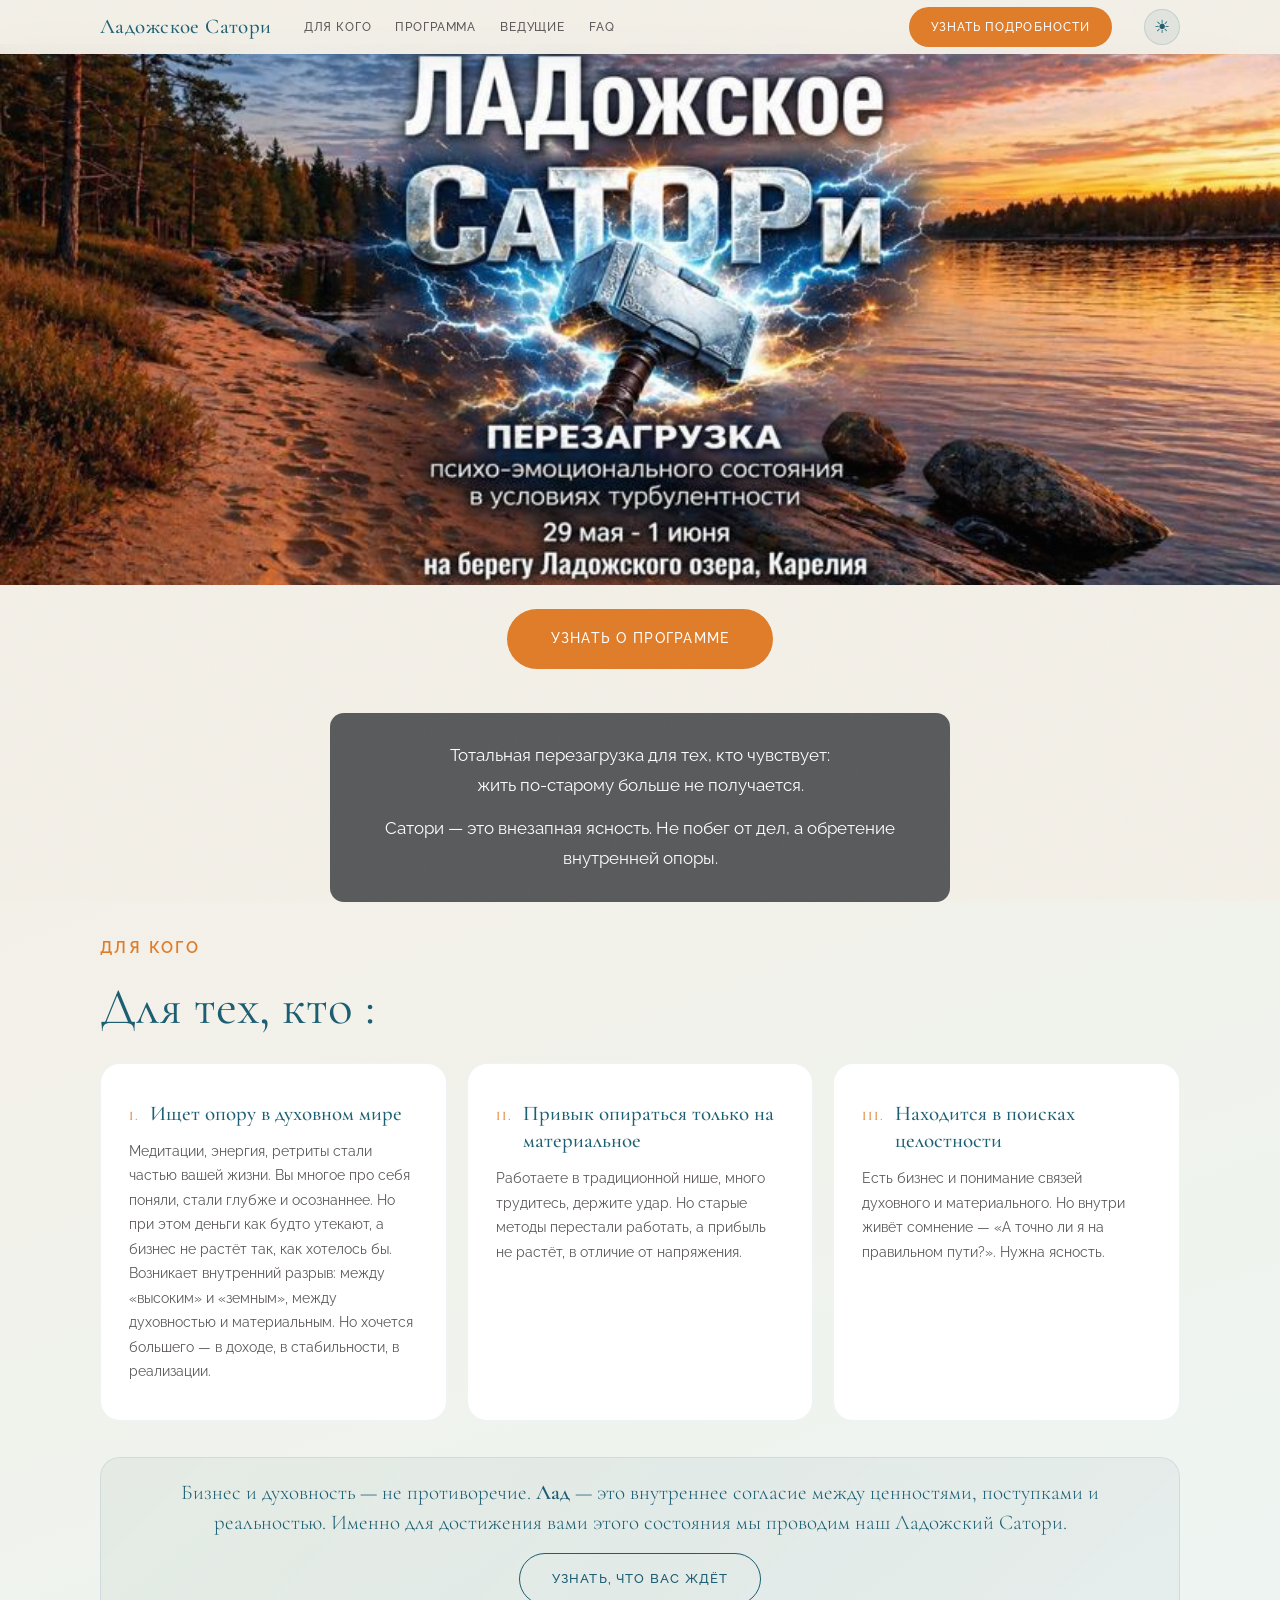
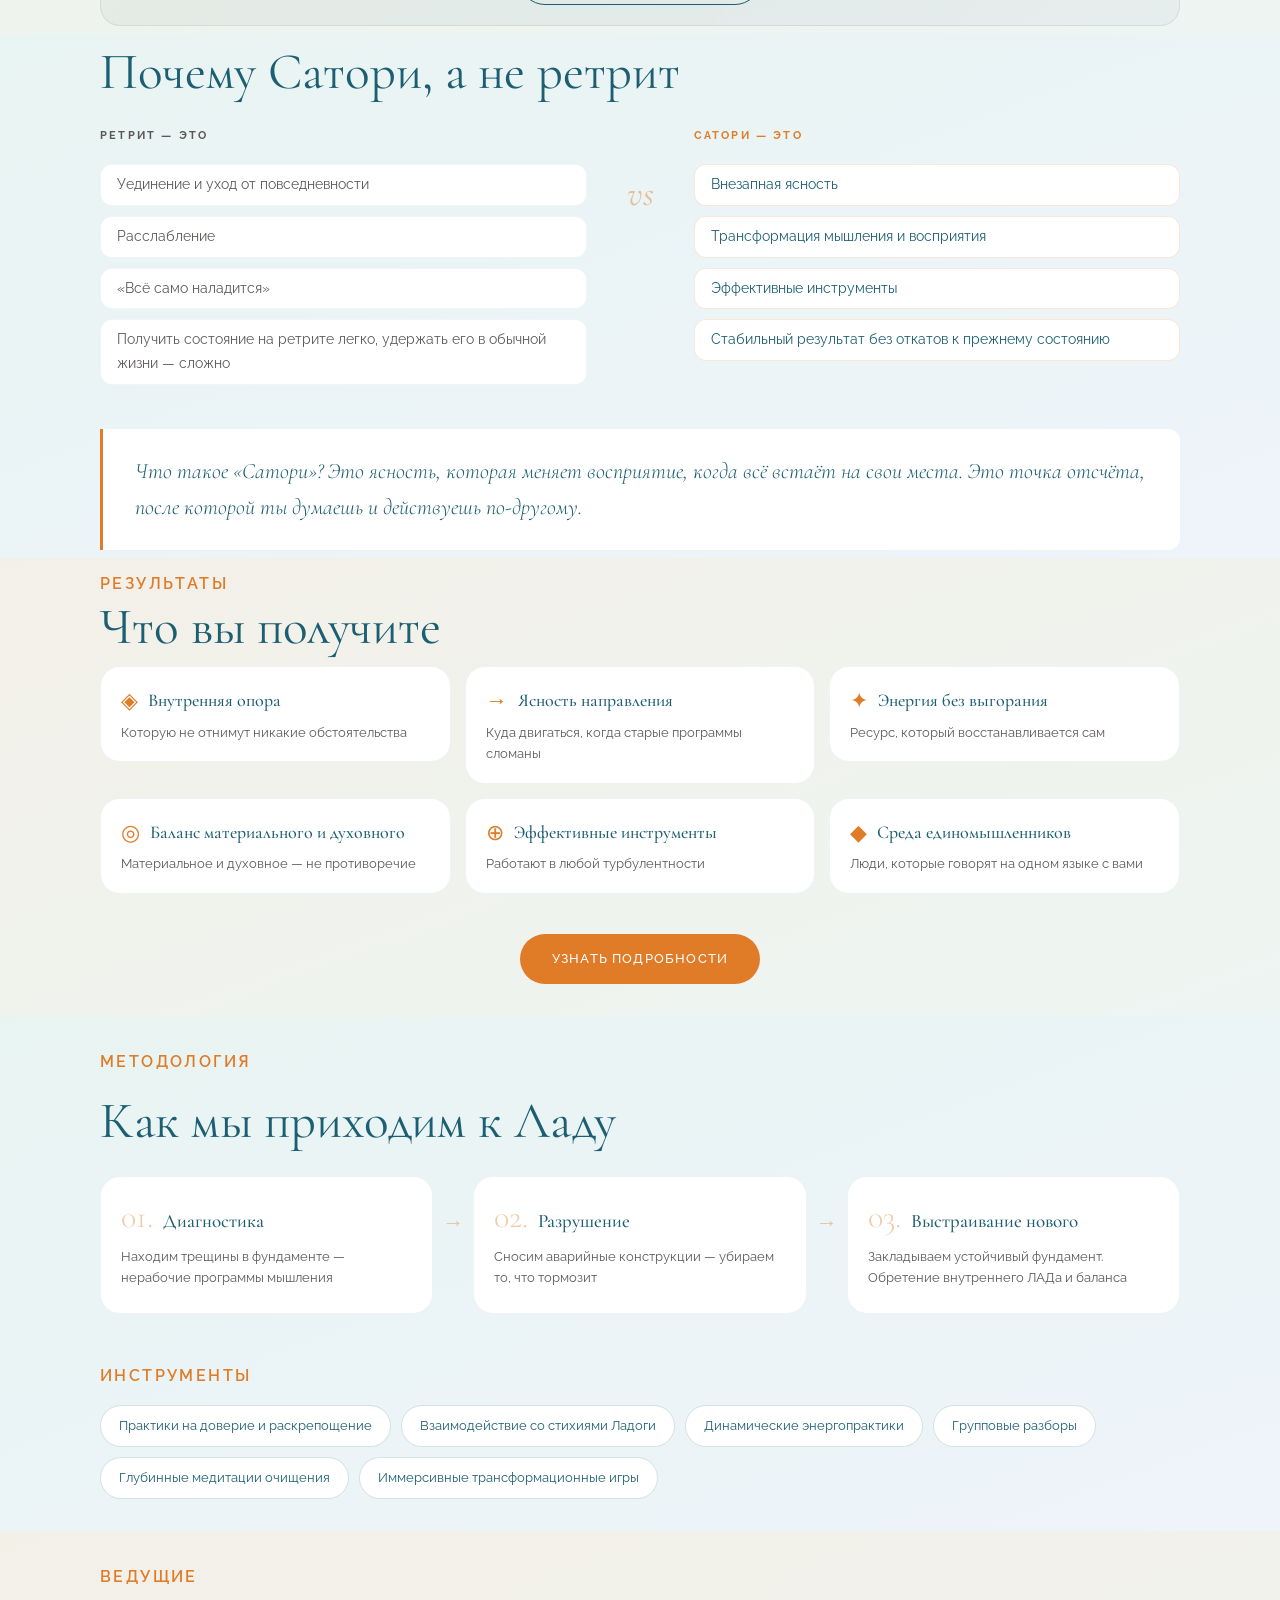
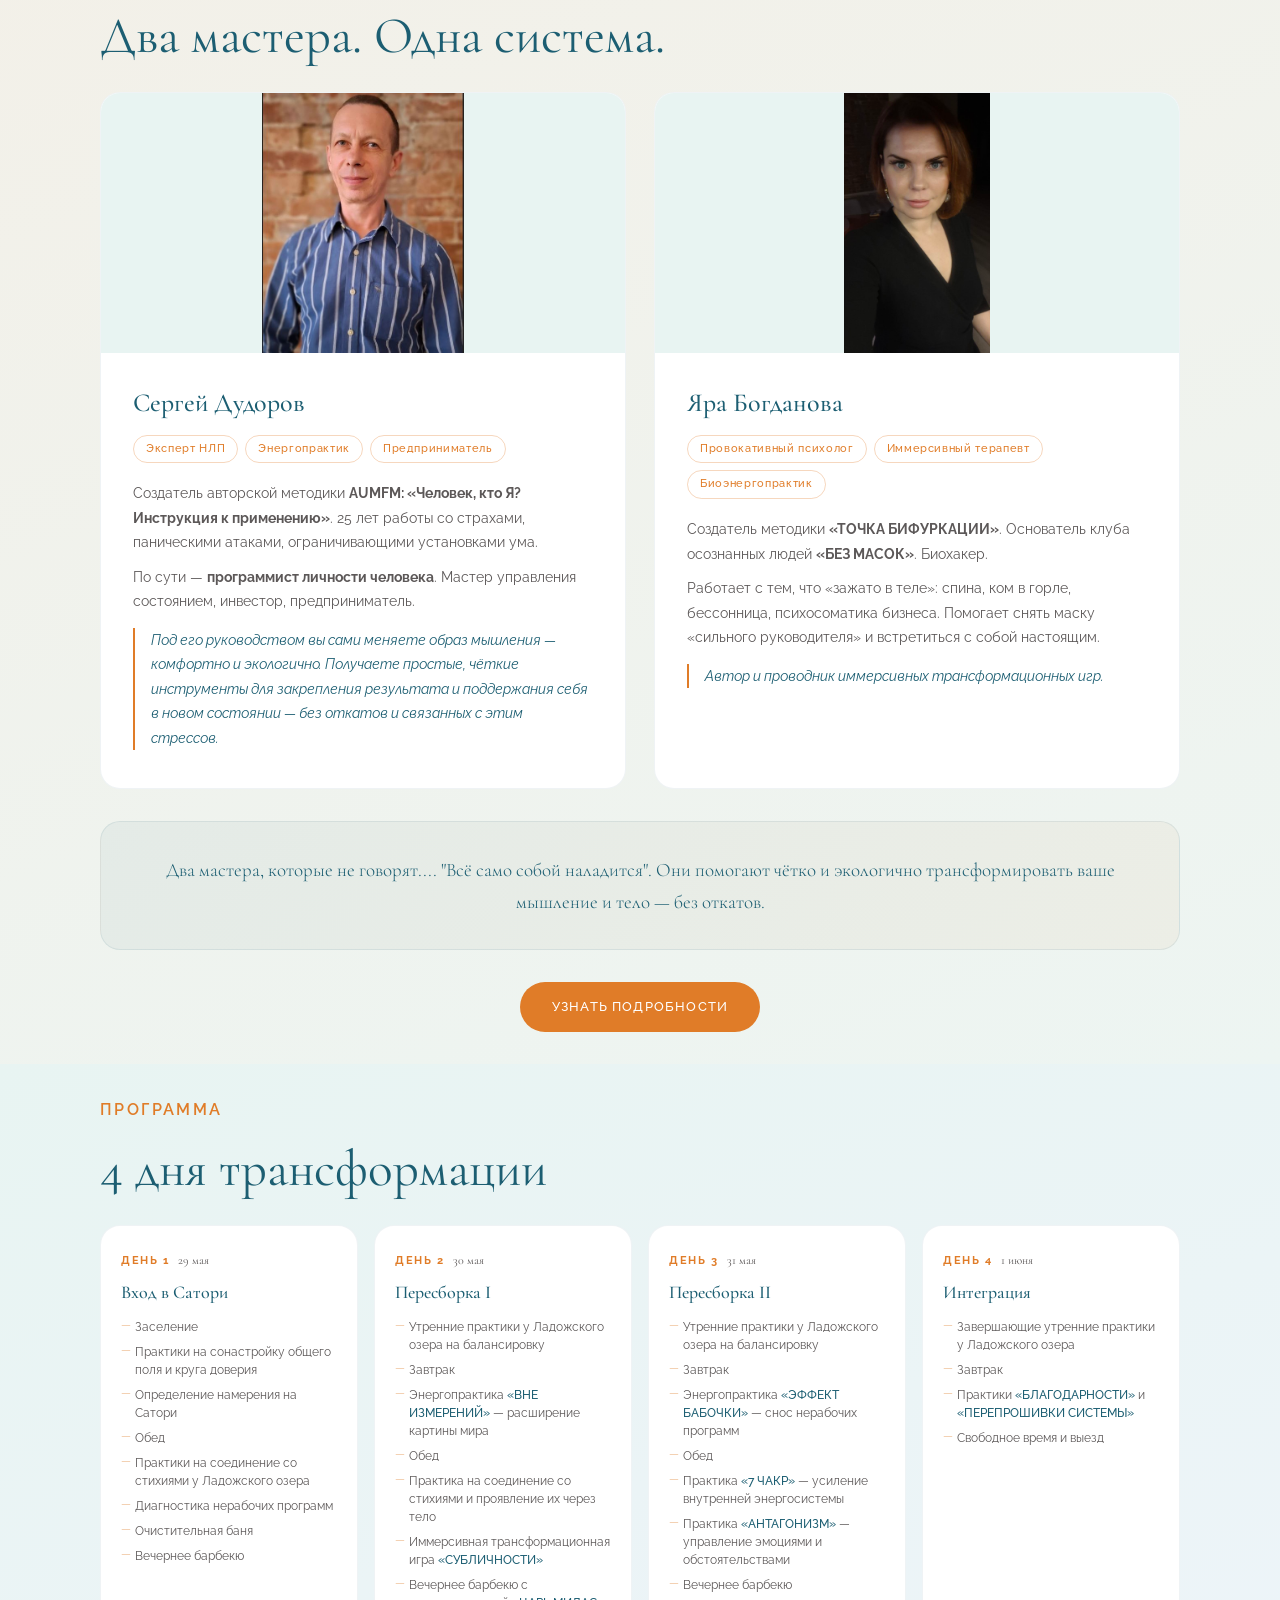
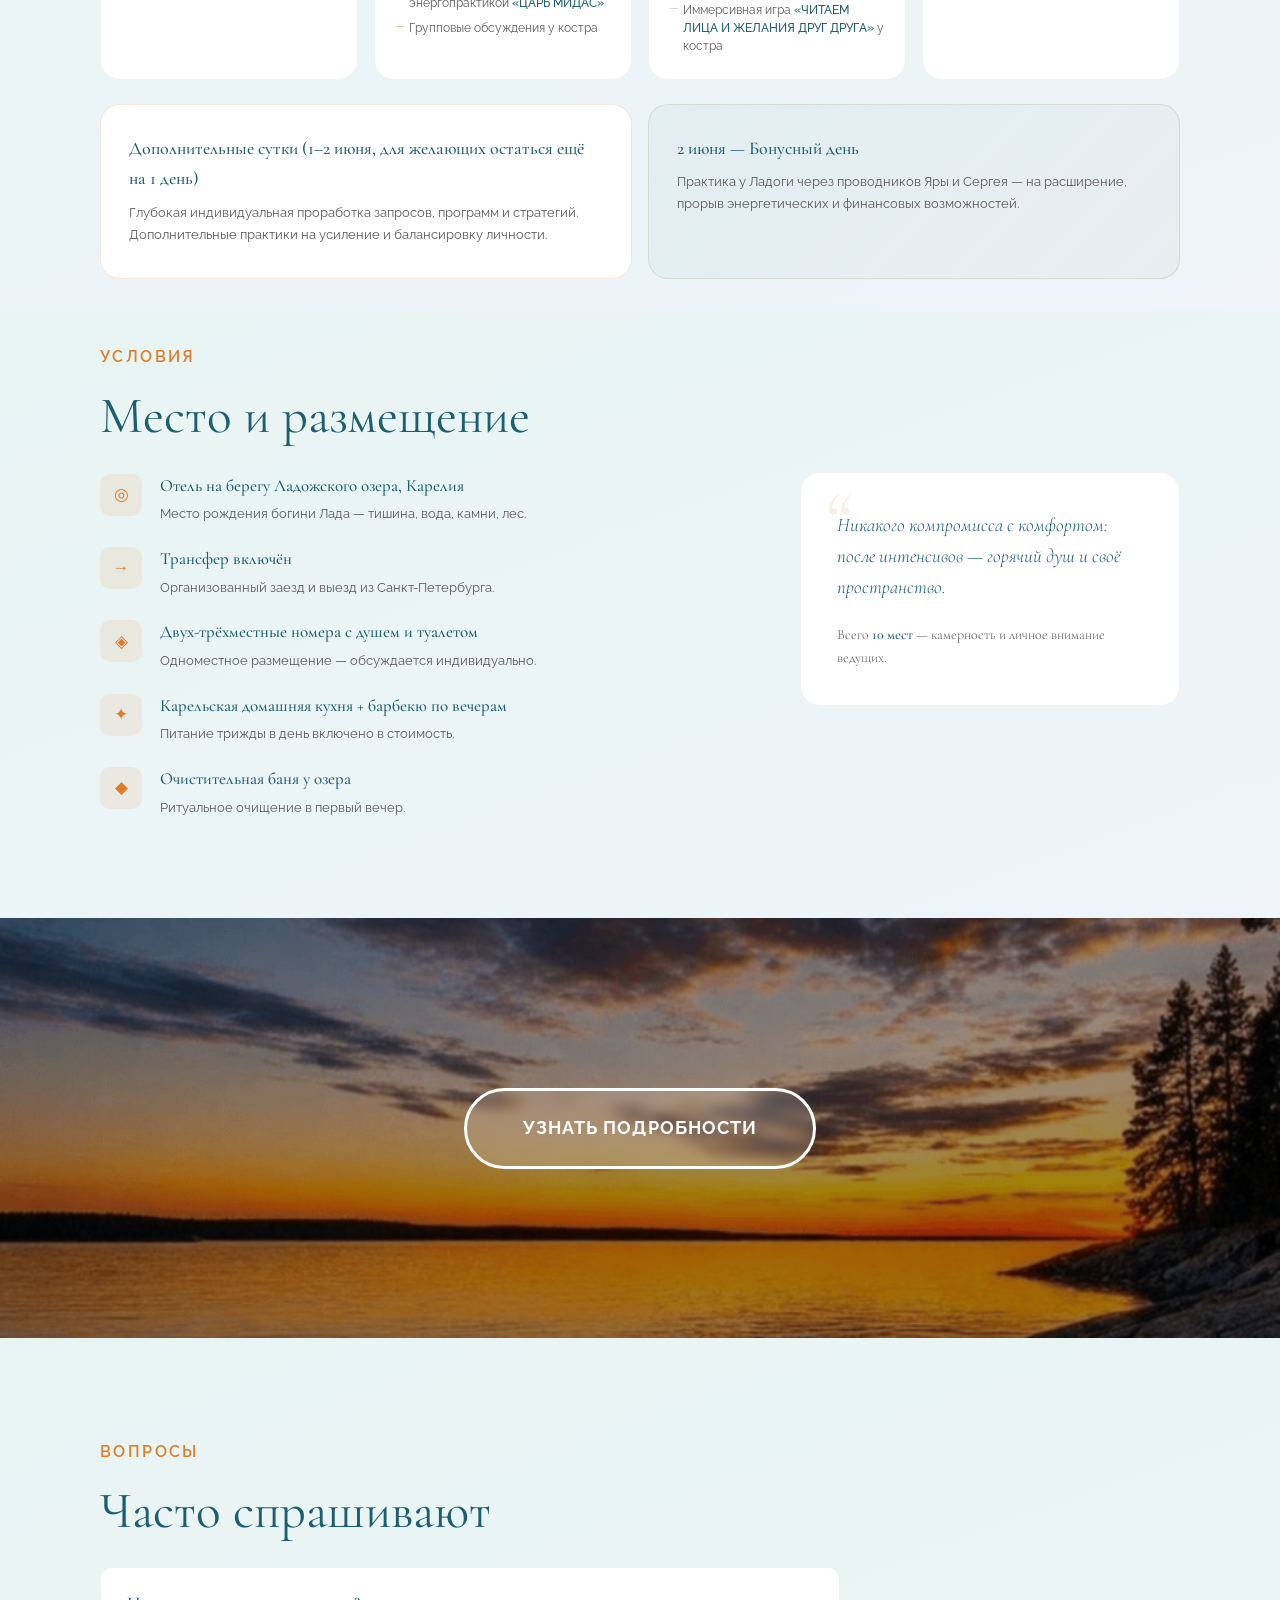
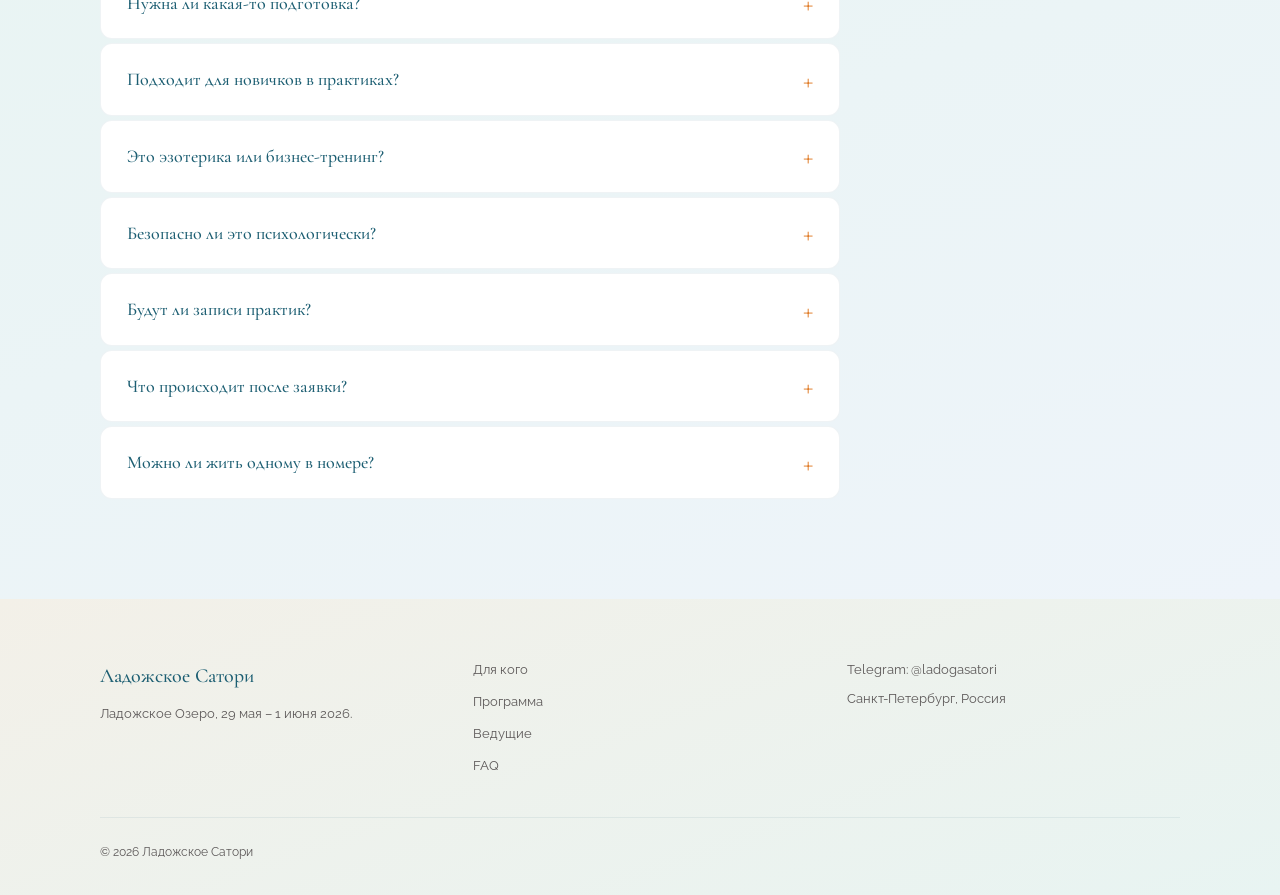
==== Landing/index.html @ 1f3e7695 "Reorganize: move site files to Landing/ subfolder, update deploy" ====
<!DOCTYPE html>
<html lang="ru">
<head>
  <meta charset="UTF-8">
  <meta name="viewport" content="width=device-width, initial-scale=1.0">
  <title>Ладожское Сатори — Трансформационный ретрит 29 мая – 1 июня 2026</title>
  <meta name="description" content="Закрытый трансформационный ретрит на берегу Ладожского озера, Карелия. 10 мест. 29 мая – 1 июня 2026. Ведущие: Сергей Дудоров и Яра Богданова.">
  <link rel="icon" href="data:image/svg+xml,<svg xmlns='http://www.w3.org/2000/svg' viewBox='0 0 100 100'><text y='.9em' font-size='90'>✦</text></svg>">
  <meta property="og:title" content="Ладожское Сатори — Трансформационный ретрит 29 мая – 1 июня 2026">
  <meta property="og:description" content="Закрытый трансформационный ретрит на берегу Ладожского озера. 10 мест. Ведущие: Сергей Дудоров и Яра Богданова.">
  <meta property="og:type" content="website">
  <meta property="og:locale" content="ru_RU">
  <meta name="theme-color" content="#F0EFEA">
  <script>
    (function(){
      var t=localStorage.getItem('theme');
      if(t==='dark'){document.documentElement.setAttribute('data-theme','dark')}
      document.documentElement.classList.add('js');
      /* Fallback: если нижний JS не загрузился — показать весь контент */
      document.addEventListener('DOMContentLoaded',function(){
        setTimeout(function(){
          document.querySelectorAll('.rv,.rv-left,.rv-right,.rv-scale').forEach(function(el){
            el.classList.add('on');
          });
        }, 800);
      });
    })();
  </script>
  <link rel="preconnect" href="https://fonts.googleapis.com">
  <link rel="preconnect" href="https://fonts.gstatic.com" crossorigin>
  <link href="https://fonts.googleapis.com/css2?family=Cormorant+Garamond:ital,wght@0,300;0,400;0,500;0,600;1,300;1,400;1,600&family=Raleway:wght@300;400;500;600&display=swap" rel="stylesheet">

<style>
/* ─── ПЕРЕМЕННЫЕ — 4 СТИХИИ ─── */
:root {
  /* Земля: тёплый песок, кофе с молоком */
  --bg:          #F3F0E8;
  --bg-card:     #FFFFFF;

  /* Вода: бирюза, изумруд Ладоги */
  --bg-alt:      #E8F4F2;

  --text:        #2A2828;
  --muted:       #5C5858;

  /* Вода — глубина Ладоги */
  --heading:     #1C5E72;
  --deep:        #164858;

  /* Огонь — закат, золото */
  --accent:      #E07C28;
  --accent-h:    #BE5C10;
  --accent-soft: #F0A830;

  /* Земля — карельский лес и мох */
  --green:       #2E5A3C;
  --moss:        #5A9868;

  /* Небо — голубое с фиолетовым */
  --lavender:    #7268A8;
  --sky:         #5888BC;

  --serif:       'Cormorant Garamond', Georgia, serif;
  --sans:        'Raleway', sans-serif;
  --r:           12px;
  --r-lg:        20px;
  --sh:          0 4px 24px rgba(28,94,114,.08);
  --sh-md:       0 8px 40px rgba(28,94,114,.14);
  --t:           .3s ease;
  --w:           1160px;
}

/* ─── ТЁМНАЯ ТЕМА ─── */
[data-theme="dark"]{
  --bg:          #0d1018;
  --bg-alt:      #111520;
  --bg-card:     #191c28;
  --text:        #ddd8ce;
  --muted:       #8a8790;
  --heading:     #c8b088;
  --deep:        #a09068;
  --accent:      #E07C28;
  --accent-h:    #BE5C10;
  --accent-soft: #F0A830;
  --sh:          0 4px 24px rgba(0,0,0,.45);
  --sh-md:       0 8px 40px rgba(0,0,0,.6);
}
[data-theme="dark"] body{background:var(--bg)}
[data-theme="dark"] .s{background:linear-gradient(160deg,#0d1018 0%,#101420 100%)}
[data-theme="dark"] .s-alt{background:linear-gradient(160deg,#101420 0%,#0d1018 100%)}
[data-theme="dark"] .s-tagline{background:var(--bg)}
[data-theme="dark"] .header,
[data-theme="dark"] .header.stuck{background:rgba(13,16,24,.97);box-shadow:0 2px 24px rgba(0,0,0,.4)}
[data-theme="dark"] .mmenu{background:var(--bg)}
[data-theme="dark"] .footer{background:linear-gradient(160deg,#0d1018 0%,#101420 100%)}
[data-theme="dark"] .footer-bot{border-top-color:rgba(200,176,136,.1)}
[data-theme="dark"] .aud-result{background:linear-gradient(135deg,rgba(224,124,40,.08),rgba(200,176,136,.06));border-color:rgba(200,176,136,.12)}
[data-theme="dark"] .why-list li{background:var(--bg-card);border-color:rgba(200,176,136,.08)}
[data-theme="dark"] .why-list.yes li{border-color:rgba(224,124,40,.25)}
[data-theme="dark"] .satori-note{background:rgba(200,176,136,.04);border-color:rgba(200,176,136,.15)}
[data-theme="dark"] .team-together{background:linear-gradient(135deg,rgba(200,176,136,.05),rgba(224,124,40,.06));border-color:rgba(200,176,136,.1)}
[data-theme="dark"] .pbonus{background:linear-gradient(135deg,rgba(224,124,40,.06),rgba(200,176,136,.05));border-color:rgba(200,176,136,.15)}
[data-theme="dark"] .pex{border-color:rgba(224,124,40,.25)}
[data-theme="dark"] .venue-ico{background:rgba(224,124,40,.15)}
[data-theme="dark"] .tagline-box{background:rgba(0,0,0,.7)}
[data-theme="dark"] .team-ph-label{background:rgba(13,16,24,.85);color:var(--heading)}
[data-theme="dark"] .aud-card{background:#EDD9A0;border-color:rgba(180,140,40,.3)}
[data-theme="dark"] .aud-card h3{color:#1a1206}
[data-theme="dark"] .aud-card p{color:#2a2010}
[data-theme="dark"] .aud-card .aud-num{color:#7a5c10}
[data-theme="dark"] .burger span{background:var(--heading)}
[data-theme="dark"] .scroll-progress{background:var(--accent)}
@media(max-width:768px){[data-theme="dark"] .hero-in{background:var(--bg)}}
[data-theme="dark"] .pc-main{background:var(--bg-card);border-color:rgba(224,124,40,.35)}
[data-theme="dark"] .pc-extra{background:var(--bg)}
[data-theme="dark"] .faq-item{background:var(--bg-card);border-color:rgba(200,176,136,.08)}
[data-theme="dark"] .why-quote{background:var(--bg-card)}
[data-theme="dark"] .tag{background:var(--bg-card);border-color:rgba(200,176,136,.15)}
[data-theme="dark"] .tag:hover{border-color:var(--accent);background:rgba(224,124,40,.08)}
[data-theme="dark"] .elem{background:var(--bg-card);border-color:rgba(200,176,136,.08)}
[data-theme="dark"] .venue-quote{background:var(--bg-card);border-color:rgba(200,176,136,.08)}
[data-theme="dark"] .step{background:var(--bg-card);border-color:rgba(200,176,136,.08)}
[data-theme="dark"] .res-card{background:var(--bg-card);border-color:rgba(200,176,136,.08)}
[data-theme="dark"] .day-card{background:var(--bg-card);border-color:rgba(200,176,136,.08)}
[data-theme="dark"] .team-card{background:var(--bg-card);border-color:rgba(200,176,136,.08)}
[data-theme="dark"] .team-photo{background:var(--bg-alt)}
[data-theme="dark"] .cta-form input,
[data-theme="dark"] .cta-form select{background:var(--bg-card);border-color:rgba(200,176,136,.15);color:var(--text)}
[data-theme="dark"] .cta-form input::placeholder{color:var(--muted)}
[data-theme="dark"] .pc-breakdown{border-color:rgba(200,176,136,.1)}

/* ─── ПЕРЕКЛЮЧАТЕЛЬ ТЕМЫ ─── */
.theme-toggle{
  display:flex;align-items:center;justify-content:center;
  width:36px;height:36px;border-radius:50%;
  font-size:18px;line-height:1;
  background:rgba(28,94,114,.08);
  border:1.5px solid rgba(28,94,114,.15);
  color:var(--heading);
  transition:background var(--t),border-color var(--t),transform var(--t);
  cursor:pointer;flex-shrink:0;
}
.theme-toggle:hover{background:rgba(28,94,114,.15);transform:rotate(20deg)}
[data-theme="dark"] .theme-toggle{
  background:rgba(200,176,136,.08);
  border-color:rgba(200,176,136,.2);
  color:var(--heading);
}
[data-theme="dark"] .theme-toggle:hover{background:rgba(200,176,136,.15)}

/* ─── RESET ─── */
*,*::before,*::after{box-sizing:border-box;margin:0;padding:0}
html{scroll-behavior:smooth;-webkit-font-smoothing:antialiased}
body{font-family:var(--sans);font-size:16px;line-height:1.7;color:var(--text);background:var(--bg);overflow-x:hidden}
img{max-width:100%;display:block}
a{color:inherit;text-decoration:none}
ul{list-style:none}
button{background:none;border:none;cursor:pointer;font:inherit;color:inherit}
input,select,textarea{outline:none;font:inherit}

/* ─── ЗЕРНИСТАЯ ТЕКСТУРА (grain) ─── */
body::before{
  content:'';
  position:fixed;inset:0;z-index:9998;
  pointer-events:none;
  background-image:url("data:image/svg+xml,%3Csvg xmlns='http://www.w3.org/2000/svg' width='300' height='300'%3E%3Cfilter id='n'%3E%3CfeTurbulence type='fractalNoise' baseFrequency='.75' numOctaves='4' stitchTiles='stitch'/%3E%3C/filter%3E%3Crect width='100%25' height='100%25' filter='url(%23n)' opacity='.03'/%3E%3C/svg%3E");
  opacity:1;
}

/* ─── КОНТЕЙНЕР ─── */
.wrap{max-width:var(--w);margin:0 auto;padding:0 40px}
@media(max-width:768px){.wrap{padding:0 20px}}

/* ─── КНОПКИ ─── */
.btn{
  display:inline-flex;align-items:center;justify-content:center;
  padding:14px 32px;border-radius:100px;
  font-family:var(--sans);font-size:13px;font-weight:500;
  letter-spacing:.09em;text-transform:uppercase;white-space:nowrap;
  transition:background var(--t),color var(--t),transform var(--t),box-shadow var(--t);
}
.btn-primary{background:var(--accent);color:#fff}
.btn-primary:hover{background:var(--accent-h);transform:translateY(-2px);box-shadow:0 8px 24px rgba(224,124,40,.35)}
.btn-outline{background:transparent;color:var(--heading);border:1.5px solid var(--heading)}
.btn-outline:hover{background:var(--heading);color:#fff;transform:translateY(-2px)}
.btn-sm{padding:10px 22px;font-size:12px;background:var(--accent);color:#fff;border-radius:100px}
.btn-sm:hover{background:var(--accent-h);transform:translateY(-1px)}
.btn-hero{padding:18px 44px;font-size:14px;animation:breathe 3.5s ease-in-out infinite}
.btn-full{width:100%;padding:18px;font-size:15px;justify-content:center}

@keyframes breathe{
  0%,100%{box-shadow:0 0 0 0 rgba(224,124,40,.35)}
  50%{box-shadow:0 0 0 18px rgba(224,124,40,0)}
}

/* ─── СЕКЦИИ — 4 СТИХИИ ─── */
.s{
  padding:100px 0;
  background:linear-gradient(160deg,#F3F0E8 0%,#EDF5F2 100%); /* Земля → Вода */
}
.s-alt{
  padding:100px 0;
  background:linear-gradient(160deg,#E8F4F2 0%,#EEF4FA 100%); /* Вода → Небо */
}
@media(max-width:768px){.s,.s-alt{padding:64px 0}}

.eyebrow{
  font-size:16px;font-weight:600;letter-spacing:.15em;
  text-transform:uppercase;color:var(--accent);margin-bottom:16px;
  display:block;
}
.s-title{
  font-family:var(--serif);font-size:clamp(32px,4vw,52px);
  font-weight:400;color:var(--heading);line-height:1.2;margin-bottom:24px;
}
@media(max-width:768px){.s-title{margin-bottom:36px}}

/* ─── REVEAL ─── */
.rv{opacity:1;transform:none;transition:opacity .7s ease,transform .7s ease}
.rv-d1{transition-delay:.1s}
.rv-d2{transition-delay:.2s}
.rv-d3{transition-delay:.3s}
.js .rv{opacity:0;transform:translateY(28px)}
.js .rv.on{opacity:1;transform:none}

/* ═══════════════════════════════════════
   HEADER
═══════════════════════════════════════ */
.header{
  position:fixed;top:0;left:0;right:0;z-index:100;
  padding:7px 0;
  background:rgba(243,240,232,.97);
  backdrop-filter:blur(16px);-webkit-backdrop-filter:blur(16px);
  box-shadow:0 2px 24px rgba(28,94,114,.09);
  transition:background var(--t),padding var(--t),box-shadow var(--t);
}
.header.stuck{
  background:rgba(243,240,232,.97);
  backdrop-filter:blur(16px);-webkit-backdrop-filter:blur(16px);
  padding:12px 0;
  box-shadow:0 2px 24px rgba(28,94,114,.09);
}
.header-in{display:flex;align-items:center;gap:32px}
.logo{
  font-family:var(--serif);font-size:21px;font-weight:500;
  color:var(--heading);letter-spacing:.02em;flex-shrink:0;
}
.logo span{color:var(--accent)}
.nav{display:flex;gap:24px;flex:1}
.nav a{
  font-size:12px;font-weight:500;letter-spacing:.07em;text-transform:uppercase;
  color:var(--muted);transition:color var(--t);
}
.nav a:hover{color:var(--heading)}
.header-in .btn-sm{margin-left:auto}

/* ─── БУРГЕР ─── */
.burger{
  display:none;flex-direction:column;gap:5px;
  padding:6px;margin-left:auto;
}
.burger span{
  display:block;width:24px;height:2px;
  background:var(--heading);border-radius:2px;
  transition:transform var(--t),opacity var(--t);
}
.burger.open span:nth-child(1){transform:translateY(7px) rotate(45deg)}
.burger.open span:nth-child(2){opacity:0}
.burger.open span:nth-child(3){transform:translateY(-7px) rotate(-45deg)}

/* ─── МОБИЛЬНОЕ МЕНЮ ─── */
.mmenu{
  position:fixed;inset:0;z-index:99;
  background:var(--bg);
  display:flex;flex-direction:column;
  align-items:center;justify-content:center;gap:28px;
  opacity:0;pointer-events:none;
  transform:translateY(-16px);
  transition:opacity var(--t),transform var(--t);
}
.mmenu.open{opacity:1;pointer-events:auto;transform:none}
.mmenu nav{display:flex;flex-direction:column;align-items:center;gap:20px}
.mmenu nav a{
  font-family:var(--serif);font-size:30px;font-weight:400;color:var(--heading);
  transition:color var(--t);
}
.mmenu nav a:hover{color:var(--accent)}
.mmenu .btn{margin-top:8px}

@media(max-width:900px){
  .nav,.header-in .btn-sm{display:none}
  .burger{display:flex}
}

/* ═══════════════════════════════════════
   HERO
═══════════════════════════════════════ */
.hero{
  display:flex;
  flex-direction:column;
  margin-top:44px;
}
.hero-bg-img{display:block;width:100%;height:auto;order:1}
.hero-layer{display:none}
.hero-water{display:none}
/* Декоративные круги */
.hero-circle{display:none}

.hero-in{
  order:2;
  display:flex;justify-content:center;align-items:center;
  padding:24px 40px;
  background:var(--bg);
}
.hero-in .btn-hero{
  min-width:260px;
}
.hero-img-book-overlay{display:none}
.hero-nav-cover{display:none}
.hero-badge{
  display:inline-block;padding:8px 22px;
  border:1px solid rgba(28,94,114,.22);border-radius:100px;
  font-size:11px;font-weight:500;letter-spacing:.12em;text-transform:uppercase;
  color:var(--heading);margin-bottom:36px;
  background:rgba(240,239,234,.5);
  backdrop-filter:blur(4px);
}
.hero-h1{
  font-family:var(--serif);
  font-size:clamp(56px,9vw,100px);
  font-weight:400;color:var(--heading);
  line-height:.92;margin-bottom:32px;
  letter-spacing:-.02em;
}
.hero-h1 em{
  display:block;font-style:italic;font-weight:300;
  background:linear-gradient(90deg,var(--accent) 0%,var(--accent-soft) 28%,#EDD090 50%,var(--accent-soft) 72%,var(--accent) 100%);
  background-size:200% auto;
  -webkit-background-clip:text;-webkit-text-fill-color:transparent;
  background-clip:text;
  animation:shimmer 4s linear infinite;
}
.hero-sub{
  font-family:var(--serif);
  font-size:clamp(17px,2.2vw,22px);
  font-weight:300;color:var(--heading);
  line-height:1.55;margin-bottom:14px;
}
.hero-desc{
  font-size:15px;color:var(--muted);
  line-height:1.75;margin-bottom:44px;
}
.hero-desc strong{color:var(--heading);font-weight:500}
.hero-actions{display:flex;align-items:center;justify-content:center;gap:28px;flex-wrap:wrap}
.hero-spots{font-size:13px;color:var(--muted)}
.hero-spots strong{
  font-family:var(--serif);font-size:22px;
  color:var(--accent);font-weight:500;
}
.hero-scroll{
  position:absolute;bottom:36px;left:50%;
  transform:translateX(-50%);
  display:flex;flex-direction:column;align-items:center;
  gap:8px;z-index:2;
  font-size:10px;letter-spacing:.15em;text-transform:uppercase;
  color:var(--muted);opacity:.6;
  text-decoration:none;transition:opacity var(--t);
}
.hero-scroll:hover{opacity:1}
.scroll-line{
  display:block;width:1px;height:56px;
  background:linear-gradient(to bottom,var(--accent),transparent);
  animation:scpulse 2.2s ease-in-out infinite;
}
@keyframes scpulse{
  0%,100%{opacity:1;transform:scaleY(1);transform-origin:top}
  50%{opacity:.35;transform:scaleY(.55);transform-origin:top}
}

/* ═══════════════════════════════════════
   ДЛЯ КОГО
═══════════════════════════════════════ */
.audience-grid{
  display:grid;grid-template-columns:repeat(3,1fr);
  gap:20px;margin-bottom:36px;
}
.aud-card{
  background:var(--bg-card);border-radius:var(--r-lg);
  padding:36px 28px;
  border:1px solid rgba(28,94,114,.07);
  transition:transform var(--t),box-shadow var(--t);
  position:relative;overflow:hidden;
}
.aud-card::before{
  content:'';position:absolute;top:0;left:0;right:0;height:3px;
  background:linear-gradient(90deg,var(--heading),var(--moss),var(--accent-soft),var(--accent));
  transform:scaleX(0);transform-origin:left;
  transition:transform .4s ease;
}
.aud-card:hover{transform:translateY(-5px);box-shadow:var(--sh-md)}
.aud-card:hover::before{transform:scaleX(1)}
.aud-num{
  font-family:var(--serif);font-size:13px;font-weight:600;
  letter-spacing:.15em;color:var(--accent);opacity:.8;
  margin-right:10px;flex-shrink:0;
}
.aud-card h3{display:flex;align-items:baseline;gap:0}
.aud-card h3{
  font-family:var(--serif);font-size:21px;font-weight:500;
  color:var(--heading);margin-bottom:12px;line-height:1.3;
}
.aud-card p{font-size:14px;color:var(--muted);line-height:1.75}

.aud-result{
  background:linear-gradient(135deg,rgba(90,152,104,.07) 0%,rgba(28,94,114,.06) 50%,rgba(114,104,168,.05) 100%);
  border-radius:var(--r-lg);padding:20px 40px;text-align:center;
  border:1px solid rgba(28,94,114,.1);
}
.aud-result p{
  font-family:var(--serif);font-size:21px;font-weight:300;
  color:var(--heading);line-height:1.45;margin-bottom:14px;
}
.aud-result p strong{font-weight:600;color:inherit}

/* ═══════════════════════════════════════
   ПОЧЕМУ САТОРИ
═══════════════════════════════════════ */
.why-grid{
  display:grid;grid-template-columns:1fr auto 1fr;
  gap:40px;align-items:start;margin-bottom:44px;
}
.why-label{
  font-size:11px;font-weight:700;letter-spacing:.2em;
  text-transform:uppercase;margin-bottom:18px;
}
.why-label.dim{color:var(--muted)}
.why-label.bright{color:var(--accent)}
.why-list{display:flex;flex-direction:column;gap:10px}
.why-list li{
  padding:8px 16px;border-radius:var(--r);
  font-size:14px;color:var(--muted);
  background:var(--bg-card);
  border:1px solid rgba(28,94,114,.06);
  transition:border-color var(--t);
}
.why-list.yes li{
  color:var(--heading);
  border-color:rgba(224,124,40,.18);
}
.why-vs{
  display:flex;align-items:center;justify-content:center;padding-top:36px;
}
.why-vs span{
  font-family:var(--serif);font-size:36px;font-style:italic;
  color:var(--accent);opacity:.45;
}
.why-quote{
  border-left:3px solid var(--accent);
  padding:24px 32px;
  background:var(--bg-card);
  border-radius:0 var(--r) var(--r) 0;
  font-family:var(--serif);
  font-size:clamp(17px,2.2vw,22px);
  font-style:italic;font-weight:300;
  color:var(--heading);line-height:1.65;
}
.satori-note{
  margin-top:24px;padding:20px 24px;
  background:rgba(28,94,114,.04);border-radius:var(--r);
  font-size:14px;color:var(--muted);
  border-left:2px solid rgba(28,94,114,.2);
}
.satori-note strong{color:var(--heading)}

/* ═══════════════════════════════════════
   РЕЗУЛЬТАТЫ
═══════════════════════════════════════ */
.results-grid{
  display:grid;grid-template-columns:repeat(3,1fr);gap:14px;
  align-items:start;
}
.res-card{
  padding:18px 20px;background:var(--bg-card);
  border-radius:var(--r-lg);
  border:1px solid rgba(28,94,114,.07);
  transition:transform var(--t),box-shadow var(--t);
  display:inline-flex;flex-direction:column;align-self:start;
}
.res-card:hover{transform:translateY(-4px);box-shadow:var(--sh)}
.res-head{display:flex;align-items:center;gap:10px;margin-bottom:6px}
.res-glyph{
  font-size:22px;color:var(--accent);
  flex-shrink:0;line-height:1;
}
.res-card h4{
  font-family:var(--serif);font-size:18px;font-weight:500;
  color:var(--heading);margin:0;
}
.res-card p{font-size:13px;color:var(--muted);line-height:1.65;margin:0}

/* ═══════════════════════════════════════
   ИНСТРУМЕНТЫ
═══════════════════════════════════════ */
.steps{
  display:grid;grid-template-columns:1fr 40px 1fr 40px 1fr;
  align-items:start;gap:0;margin-bottom:48px;
}
.step{
  background:var(--bg-card);border-radius:var(--r-lg);
  padding:24px 20px;
  border:1px solid rgba(28,94,114,.07);
}
.step-head{display:flex;align-items:baseline;gap:10px;margin-bottom:8px}
.step-n{
  font-family:var(--serif);font-size:32px;font-weight:300;
  color:var(--accent);opacity:.4;line-height:1;flex-shrink:0;
}
.step h4{
  font-family:var(--serif);font-size:19px;font-weight:500;
  color:var(--heading);margin:0;
}
.step p{font-size:13px;color:var(--muted);line-height:1.65}
.step-arr{
  display:flex;align-items:center;justify-content:center;
  padding-top:28px;font-size:22px;color:var(--accent);opacity:.4;
}
.tags{display:flex;flex-wrap:wrap;gap:10px}
.tag{
  padding:9px 18px;border-radius:100px;
  font-size:13px;color:var(--heading);
  background:var(--bg-card);
  border:1.5px solid rgba(28,94,114,.18);
  transition:border-color var(--t),background var(--t);
}
.tag:hover{border-color:var(--accent);background:rgba(224,124,40,.05)}

/* ═══════════════════════════════════════
   ВЕДУЩИЕ
═══════════════════════════════════════ */
.team-grid{display:grid;grid-template-columns:1fr 1fr;gap:28px;margin-bottom:32px}
.team-card{
  background:var(--bg-card);border-radius:var(--r-lg);
  overflow:hidden;border:1px solid rgba(28,94,114,.07);
  transition:box-shadow var(--t);
}
.team-card:hover{box-shadow:var(--sh-md)}
.team-ph-img{
  width:100%;height:auto;max-height:260px;
  object-fit:contain;object-position:center top;
  display:block;
}
.team-photo{
  overflow:hidden;position:relative;
  background:var(--bg-alt);
}
.team-ph{
  width:100%;height:100%;
  display:flex;align-items:center;justify-content:center;
  font-family:var(--serif);font-size:72px;font-weight:300;
  color:rgba(255,255,255,.7);
  position:relative;
  transition:transform .5s ease;
}
.team-card:hover .team-ph{transform:scale(1.04)}
.team-ph-s{background:linear-gradient(135deg,#c8bdb0 0%,#a89880 100%)}
.team-ph-y{background:linear-gradient(135deg,#b0bdc8 0%,#8898aa 100%)}
.team-ph-label{
  position:absolute;bottom:16px;left:16px;
  background:rgba(240,239,234,.85);backdrop-filter:blur(8px);
  padding:6px 14px;border-radius:100px;
  font-size:11px;font-weight:600;letter-spacing:.08em;
  text-transform:uppercase;color:var(--heading);
  font-family:var(--sans);
}
.team-bio{padding:28px 32px}
.team-bio h3{
  font-family:var(--serif);font-size:26px;font-weight:500;
  color:var(--heading);margin-bottom:10px;
}
.team-roles{display:flex;flex-wrap:wrap;gap:7px;margin-bottom:18px}
.team-role{
  font-size:11px;font-weight:500;letter-spacing:.06em;
  color:var(--accent);padding:4px 12px;
  border:1px solid rgba(224,124,40,.3);border-radius:100px;
}
.team-bio p{font-size:14px;color:var(--muted);line-height:1.75;margin-bottom:10px}
.team-accent{
  font-style:italic;color:var(--heading) !important;
  border-left:2px solid var(--accent);padding-left:16px;
  margin-top:14px !important;font-size:14px !important;
}
.team-together{
  background:linear-gradient(135deg,rgba(28,94,114,.05),rgba(224,124,40,.05));
  border-radius:var(--r-lg);padding:32px 40px;
  text-align:center;border:1px solid rgba(28,94,114,.09);
  margin-bottom:32px;
}
.team-together p{
  font-family:var(--serif);font-size:19px;font-weight:300;
  color:var(--heading);line-height:1.65;
}
.team-cta{text-align:center}

/* ═══════════════════════════════════════
   ПРОГРАММА
═══════════════════════════════════════ */
.prog-grid{
  display:grid;grid-template-columns:repeat(4,1fr);
  gap:16px;margin-bottom:24px;
}
.day-card{
  background:var(--bg-card);border-radius:var(--r-lg);
  padding:24px 20px;border:1px solid rgba(28,94,114,.07);
  transition:transform var(--t),box-shadow var(--t);
}
.day-card:hover{transform:translateY(-4px);box-shadow:var(--sh)}
.day-head{display:flex;align-items:baseline;gap:8px;margin-bottom:10px}
.day-n{font-size:11px;font-weight:700;letter-spacing:.15em;text-transform:uppercase;color:var(--accent)}
.day-d{font-family:var(--serif);font-size:12px;color:var(--muted)}
.day-card h4{
  font-family:var(--serif);font-size:18px;font-weight:500;
  color:var(--heading);margin-bottom:14px;line-height:1.3;
}
.day-list{display:flex;flex-direction:column;gap:7px}
.day-list li{
  font-size:12px;color:var(--muted);line-height:1.5;
  padding-left:14px;position:relative;
}
.day-list li::before{
  content:'—';position:absolute;left:0;
  color:var(--accent);opacity:.5;font-size:11px;
}
.day-list li strong{color:var(--heading);font-weight:500}

.prog-extras{display:grid;grid-template-columns:1fr 1fr;gap:16px}
.pex,.pbonus{border-radius:var(--r-lg);padding:28px}
.pex{background:var(--bg-card);border:1px solid rgba(224,124,40,.2)}
.pbonus{
  background:linear-gradient(135deg,rgba(28,94,114,.04),rgba(139,168,122,.07));
  border:1px solid rgba(139,168,122,.25);
}
.ptag{
  display:inline-block;padding:4px 14px;border-radius:100px;
  font-size:11px;font-weight:600;letter-spacing:.07em;margin-bottom:10px;
}
.ptag-gold{background:rgba(224,124,40,.13);color:var(--accent-h)}
.ptag-green{background:rgba(139,168,122,.18);color:var(--green)}
.pex h4,.pbonus h4{
  font-family:var(--serif);font-size:18px;font-weight:500;
  color:var(--heading);margin-bottom:8px;
}
.pex p,.pbonus p{font-size:13px;color:var(--muted);line-height:1.65;margin-bottom:5px}

/* ═══════════════════════════════════════
   ЛАДОГА
═══════════════════════════════════════ */
.ladoga-in{max-width:740px;margin:0 auto;text-align:center}
.ladoga-text{margin-bottom:48px}
.ladoga-text p{
  font-family:var(--serif);font-size:18px;font-weight:300;
  color:var(--muted);line-height:1.85;margin-bottom:14px;
}
.ladoga-text p strong{color:var(--heading);font-weight:500}
.elem-grid{display:grid;grid-template-columns:repeat(4,1fr);gap:16px}
.elem{
  padding:28px 16px;background:var(--bg-card);
  border-radius:var(--r-lg);text-align:center;
  border:1px solid rgba(28,94,114,.07);
  transition:transform var(--t);
}
.elem:hover{transform:translateY(-3px)}
.elem-sym{
  font-size:30px;color:var(--deep);
  margin-bottom:12px;opacity:.55;
}
.elem p{font-size:12px;color:var(--muted);line-height:1.5}

/* ═══════════════════════════════════════
   МЕСТО
═══════════════════════════════════════ */
.venue-wrap{display:grid;grid-template-columns:1fr 380px;gap:48px;align-items:start}
.venue-list{display:flex;flex-direction:column;gap:20px}
.venue-item{display:flex;gap:18px;align-items:flex-start}
.venue-ico{
  flex-shrink:0;width:42px;height:42px;
  display:flex;align-items:center;justify-content:center;
  background:rgba(224,124,40,.1);border-radius:10px;
  color:var(--accent);font-size:17px;margin-top:2px;
}
.venue-item strong{
  display:block;font-family:var(--serif);font-size:17px;font-weight:500;
  color:var(--heading);margin-bottom:3px;
}
.venue-item p{font-size:13px;color:var(--muted);line-height:1.65}
.venue-quote{
  background:var(--bg-card);border-radius:var(--r-lg);
  padding:36px;border:1px solid rgba(28,94,114,.07);
  font-family:var(--serif);font-size:19px;
  font-style:italic;font-weight:300;color:var(--heading);
  line-height:1.65;position:relative;
}
.venue-quote::before{
  content:'\201C';
  position:absolute;top:4px;left:20px;
  font-size:88px;line-height:1;
  color:var(--accent);opacity:.13;
}
.venue-quote footer{
  display:block;margin-top:20px;
  font-size:14px;font-style:normal;color:var(--muted);
}
.venue-quote footer strong{color:var(--heading);font-weight:500}

/* ═══════════════════════════════════════
   СТОИМОСТЬ
═══════════════════════════════════════ */

/* ─── ПОДЗАГОЛОВОК ─── */
.s-tagline{
  background:var(--bg);
  padding:20px 20px 0;
  display:flex;align-items:center;justify-content:center;
}
#for-whom{padding-top:32px;padding-bottom:8px}
.tagline-box{
  background:rgba(28,32,36,.72);
  backdrop-filter:blur(6px);-webkit-backdrop-filter:blur(6px);
  border-radius:14px;
  padding:28px 40px;
  max-width:620px;
  text-align:center;
  color:#fff;
  font-size:17px;
  line-height:1.75;
}
.tagline-box p{margin:0}
.tagline-box p+p{margin-top:14px}
@media(max-width:768px){
  .tagline-box{padding:22px 24px;font-size:15px}
}

/* ─── СЕКЦИЯ КОНТАКТ ─── */
.s-contact{
  position:relative;
  min-height:420px;
  display:flex;align-items:center;justify-content:center;
  overflow:hidden;
  background:url('assets/ladoga-zakat3.jpg') center/cover no-repeat;
}
.s-contact::before{
  content:'';
  position:absolute;inset:0;
  background:rgba(0,0,0,.35);
}
.s-contact-in{
  position:relative;z-index:1;
  display:flex;align-items:center;justify-content:center;
}
.btn-contact{
  display:inline-flex;align-items:center;justify-content:center;
  padding:22px 56px;
  font-family:var(--sans);font-size:18px;font-weight:700;
  letter-spacing:.06em;text-transform:uppercase;
  color:#fff;
  background:rgba(255,255,255,.15);
  border:3px solid #fff;
  border-radius:100px;
  backdrop-filter:blur(6px);
  -webkit-backdrop-filter:blur(6px);
  transition:background var(--t),transform var(--t),box-shadow var(--t);
  text-decoration:none;
}
.btn-contact:hover{
  background:rgba(255,255,255,.28);
  transform:translateY(-3px);
  box-shadow:0 12px 40px rgba(0,0,0,.3);
}

.pricing-grid{
  display:grid;grid-template-columns:1fr 360px;
  gap:20px;margin-bottom:28px;
}
.pc{
  border-radius:var(--r-lg);padding:40px;
  border:1px solid rgba(28,94,114,.1);
  transition:transform var(--t),box-shadow var(--t);
}
.pc:hover{transform:translateY(-4px);box-shadow:var(--sh-md)}
.pc-main{
  background:var(--bg-card);
  border-color:rgba(224,124,40,.28);
  position:relative;overflow:hidden;
}
.pc-main::after{
  content:'';position:absolute;top:0;left:0;right:0;height:4px;
  background:linear-gradient(90deg,var(--accent),var(--accent-soft));
}
.pc-extra{background:var(--bg);display:flex;flex-direction:column}
.pc-label{
  font-size:11px;font-weight:700;letter-spacing:.2em;
  text-transform:uppercase;color:var(--accent);margin-bottom:6px;
}
.pc-dates{font-size:13px;color:var(--muted);margin-bottom:14px}
.pc-price{
  font-family:var(--serif);
  font-size:clamp(40px,5vw,58px);
  font-weight:400;color:var(--heading);
  line-height:1;margin-bottom:20px;
}
.pc-breakdown{
  border-top:1px solid rgba(28,94,114,.1);
  border-bottom:1px solid rgba(28,94,114,.1);
  padding:14px 0;margin-bottom:20px;
}
.pc-line{
  display:flex;justify-content:space-between;
  padding:5px 0;font-size:13px;color:var(--muted);
}
.pc-list{display:flex;flex-direction:column;gap:9px;margin-bottom:28px;flex:1}
.pc-list li{
  font-size:14px;color:var(--text);
  padding-left:20px;position:relative;line-height:1.5;
}
.pc-list li::before{
  content:'✦';position:absolute;left:0;
  font-size:10px;color:var(--accent);top:4px;
}
.pc-note{
  font-size:12px;color:var(--muted);font-style:italic;
  margin-top:auto;padding-top:14px;
}
.pc-return{
  margin-top:16px;padding:14px 20px;
  background:rgba(28,94,114,.04);border-radius:var(--r);
  font-size:12px;color:var(--muted);line-height:1.6;
}
.pc-return strong{color:var(--heading)}
.pricing-sub{
  text-align:center;font-family:var(--serif);
  font-size:19px;font-weight:300;color:var(--heading);
}

/* ═══════════════════════════════════════
   FAQ
═══════════════════════════════════════ */
.faq-list{max-width:740px;display:flex;flex-direction:column;gap:4px}
.faq-item{border-radius:var(--r);overflow:hidden;
  background:var(--bg-card);border:1px solid rgba(28,94,114,.07)}
.faq-q{
  width:100%;text-align:left;padding:20px 26px;
  font-family:var(--serif);font-size:18px;font-weight:500;
  color:var(--heading);display:flex;
  justify-content:space-between;align-items:center;gap:16px;
  transition:color var(--t);
}
.faq-q::after{
  content:'+';font-size:26px;font-weight:300;
  color:var(--accent);flex-shrink:0;
  transition:transform .35s ease;line-height:1;
}
.faq-item.open .faq-q{color:var(--accent)}
.faq-item.open .faq-q::after{transform:rotate(45deg)}
.faq-q:hover{color:var(--accent)}
.faq-a{max-height:0;overflow:hidden;transition:max-height .4s ease}
.faq-a p{
  padding:0 26px 22px;font-size:14px;
  color:var(--muted);line-height:1.75;
}

/* ═══════════════════════════════════════
   CTA / ФОРМА
═══════════════════════════════════════ */
.cta-in{max-width:580px;margin:0 auto;text-align:center}
.cta-h2{
  font-family:var(--serif);
  font-size:clamp(38px,5.5vw,64px);
  font-weight:400;color:var(--heading);
  line-height:1.1;margin-bottom:18px;
}
.cta-h2 em{font-style:italic;color:var(--accent)}
.cta-lead{
  font-family:var(--serif);font-size:17px;font-weight:300;
  color:var(--muted);line-height:1.75;margin-bottom:48px;
}
.cta-form{display:flex;flex-direction:column;gap:14px}
.form-row{display:grid;grid-template-columns:1fr 1fr;gap:14px}
.cta-form input,.cta-form select{
  width:100%;padding:15px 18px;
  background:var(--bg-card);
  border:1px solid rgba(28,94,114,.16);
  border-radius:var(--r);
  font-family:var(--sans);font-size:14px;color:var(--text);
  transition:border-color var(--t),box-shadow var(--t);
  -webkit-appearance:none;appearance:none;
}
.cta-form select{
  background-image:url("data:image/svg+xml,%3Csvg xmlns='http://www.w3.org/2000/svg' width='16' height='16' viewBox='0 0 24 24' fill='none' stroke='%235A5A5A' stroke-width='2'%3E%3Cpolyline points='6 9 12 15 18 9'/%3E%3C/svg%3E");
  background-repeat:no-repeat;background-position:right 14px center;
  padding-right:38px;
}
.cta-form input:focus,.cta-form select:focus{
  border-color:var(--accent);box-shadow:0 0 0 3px rgba(224,124,40,.12);
}
.cta-form input::placeholder{color:var(--muted);opacity:.55}
.form-consent{font-size:11px;color:var(--muted);text-align:left;line-height:1.6}
.form-consent a{color:var(--accent);text-decoration:underline}
.form-success{display:none;padding:52px 24px;text-align:center}
.form-success.show{display:block;animation:fadeUp .6s ease}
@keyframes fadeUp{from{opacity:0;transform:translateY(16px)}to{opacity:1;transform:none}}
.success-glyph{font-size:44px;color:var(--accent);margin-bottom:16px;line-height:1}
.form-success h3{
  font-family:var(--serif);font-size:34px;font-weight:400;
  color:var(--heading);margin-bottom:12px;
}
.form-success p{font-size:15px;color:var(--muted)}
.cta-tg{margin-top:22px;font-size:14px;color:var(--muted)}
.cta-tg strong{color:var(--heading);font-weight:500}

/* ═══════════════════════════════════════
   ФУТЕР
═══════════════════════════════════════ */
.footer{
  background:linear-gradient(160deg,var(--bg) 0%,var(--bg-alt) 100%);
  padding:60px 0 32px;
  border-top:none;
  color:var(--text);
}
.footer-brand p,.footer-nav a,.footer-contact p,.footer-bot{color:var(--muted)}
.footer-logo,.footer-nav a:hover,.footer-contact a:hover{color:var(--heading)}
.footer-bot{border-top-color:rgba(28,94,114,.12)}
.footer-grid{display:grid;grid-template-columns:1fr 1fr 1fr;gap:40px;margin-bottom:40px}
.footer-logo{
  font-family:var(--serif);font-size:20px;font-weight:500;
  color:var(--heading);margin-bottom:10px;
}
.footer-logo span{color:var(--accent)}
.footer-brand p{font-size:13px;color:var(--muted);line-height:1.65}
.footer-nav{display:flex;flex-direction:column;gap:10px}
.footer-nav a{font-size:13px;color:var(--muted);transition:color var(--t)}
.footer-nav a:hover{color:var(--heading)}
.footer-contact p{font-size:13px;color:var(--muted);margin-bottom:7px}
.footer-bot{
  display:flex;justify-content:space-between;align-items:center;
  padding-top:24px;border-top:1px solid rgba(28,94,114,.08);
  font-size:12px;color:var(--muted);
}
.footer-bot a{transition:color var(--t)}
.footer-bot a:hover{color:var(--heading)}

/* ═══════════════════════════════════════
   RESPONSIVE
═══════════════════════════════════════ */
@media(max-width:1024px){
  .prog-grid{grid-template-columns:1fr 1fr}
  .pricing-grid{grid-template-columns:1fr;max-width:520px;margin-left:auto;margin-right:auto}
  .venue-wrap{grid-template-columns:1fr}
  .steps{grid-template-columns:1fr;gap:12px}
  .step-arr{display:none}
}

/* ── МОБИЛЬНАЯ ВЕРСИЯ (≤768px) ── */
@media(max-width:768px){

  /* ─ Хедер ─ */
  .header-in{gap:10px}
  .logo{flex:1;white-space:nowrap;font-size:17px;letter-spacing:.01em}
  /* Кнопка "Узнать подробности" в хедере скрыта на мобильном — она есть в меню */
  .header-in .btn-sm{display:none !important}
  .theme-toggle{width:32px;height:32px;font-size:16px}

  /* ─ Герой на мобильном ─ */
  .hero-in{padding:16px 20px}
  .hero-in .btn-hero{
    min-width:0;width:100%;max-width:360px;
    text-align:center;padding:16px 24px;font-size:13px;
  }

  /* ─ Подзаголовок ─ */
  .s-tagline{padding:0 16px 0}
  .tagline-box{padding:20px 20px;font-size:14px;line-height:1.7}

  /* ─ Секции ─ */
  .s,.s-alt{padding:40px 0}
  .s-contact{min-height:220px;padding:36px 0}
  #for-whom{padding-top:24px;padding-bottom:0}

  /* ─ Типографика ─ */
  .s-title{font-size:clamp(22px,7vw,34px) !important}
  .eyebrow{font-size:10px;letter-spacing:.18em}

  /* ─ Сетки → 1 колонка ─ */
  .audience-grid{grid-template-columns:1fr}
  .results-grid{grid-template-columns:1fr 1fr}
  .team-grid{grid-template-columns:1fr}
  .prog-grid{grid-template-columns:1fr}
  .prog-extras{grid-template-columns:1fr}
  .footer-grid{grid-template-columns:1fr;gap:20px}
  .footer-bot{flex-direction:column;gap:8px;text-align:center}
  .why-grid{grid-template-columns:1fr;gap:16px}
  .why-vs{display:none}
  .form-row{grid-template-columns:1fr}
  .pricing-grid{max-width:100%}
  .hero-actions{flex-direction:column;align-items:stretch;gap:12px}

  /* ─ Аудитория ─ */
  .aud-card{padding:20px}
  .aud-result{padding:16px 20px}

  /* ─ Почему Сатори ─ */
  .why-label{margin-bottom:10px}
  .why-quote{padding:20px 24px;font-size:16px}

  /* ─ Результаты ─ */
  .res-card{width:100%}

  /* ─ Методология ─ */
  .steps{grid-template-columns:1fr;gap:12px}
  .step{padding:18px 16px}

  /* ─ Ведущие ─ */
  .team-ph-img{max-height:none;object-fit:contain}
  .team-bio{padding:20px}
  .team-together{padding:24px 20px}
  .team-together p{font-size:16px}

  /* ─ Программа ─ */
  .day-card{padding:20px 16px}

  /* ─ Место ─ */
  .venue-quote{padding:24px}

  /* ─ Кнопка контакта ─ */
  .btn-contact{font-size:14px;padding:16px 28px;width:calc(100% - 40px);text-align:center}

  /* ─ FAQ ─ */
  .faq-q{font-size:16px;padding:16px 20px}
  .faq-a p{padding:0 20px 18px}

  /* ─ Футер ─ */
  .footer{padding:40px 0 24px}
  .footer-logo{font-size:18px}
}

/* ── МАЛЕНЬКИЕ ТЕЛЕФОНЫ (≤480px) ── */
@media(max-width:480px){
  .hero-circle{display:none}
  .results-grid{grid-template-columns:1fr}
  .s-title{font-size:clamp(20px,6.5vw,28px) !important}
  .tagline-box{font-size:13px;padding:16px}
  .aud-num{font-size:20px}
  .footer-logo{font-size:16px}
  .footer-bot{font-size:11px}
  .step-n{font-size:24px}
  .step h4{font-size:16px}
  .res-card h4{font-size:16px}
}

/* ═══════════════════════════════════════
   WOW EFFECTS
═══════════════════════════════════════ */

/* ─── SCROLL PROGRESS BAR ─── */
.scroll-progress{
  position:fixed;top:0;left:0;height:2px;width:0;z-index:201;
  background:linear-gradient(90deg,#1C5E72,#5A9868,#F0A830,#E07C28,#7268A8,#1C5E72);
  background-size:300% auto;
  animation:shimmer 4s linear infinite;
  pointer-events:none;
  box-shadow:0 0 8px rgba(224,124,40,.45);
}

/* ─── KEYFRAMES ─── */
@keyframes gradShift{
  0%{background-position:0% 30%}
  33%{background-position:100% 60%}
  66%{background-position:50% 100%}
  100%{background-position:0% 30%}
}
@keyframes shimmer{
  0%{background-position:-200% center}
  100%{background-position:200% center}
}
@keyframes floatA{
  0%,100%{transform:translateY(0) rotate(0deg)}
  50%{transform:translateY(-16px) rotate(2deg)}
}
@keyframes floatB{
  0%,100%{transform:translateY(0) rotate(0deg)}
  50%{transform:translateY(-9px) rotate(-1.5deg)}
}
@keyframes badgeFloat{
  0%,100%{transform:translateY(0)}
  50%{transform:translateY(-6px)}
}
@keyframes glyphPop{
  0%{transform:scale(1)}
  45%{transform:scale(1.4) rotate(14deg)}
  100%{transform:scale(1)}
}

/* ─── FLOATING HERO ELEMENTS ─── */
.hero-circle-1{animation:floatA 9s ease-in-out infinite}
.hero-circle-2{animation:floatB 7s ease-in-out infinite}
.hero-badge{animation:badgeFloat 4s ease-in-out infinite}

/* ─── REVEAL VARIANTS ─── */
.rv-left{opacity:1;transform:none;transition:opacity .7s ease,transform .7s ease}
.rv-left.on{opacity:1;transform:none}
.rv-right{opacity:1;transform:none;transition:opacity .7s ease,transform .7s ease}
.rv-right.on{opacity:1;transform:none}
.rv-scale{opacity:1;transform:none;transition:opacity .65s ease,transform .65s ease}
.rv-scale.on{opacity:1;transform:scale(1)}
.js .rv-left{opacity:0;transform:translateX(-38px)}
.js .rv-right{opacity:0;transform:translateX(38px)}
.js .rv-scale{opacity:0;transform:scale(.92)}
.js .rv-left.on{opacity:1;transform:none}
.js .rv-right.on{opacity:1;transform:none}
.js .rv-scale.on{opacity:1;transform:scale(1)}
.rv-d4{transition-delay:.4s}
.rv-d5{transition-delay:.5s}

/* ─── ENHANCED CARD HOVERS ─── */
.aud-card:hover{transform:translateY(-10px);box-shadow:0 22px 64px rgba(28,94,114,.17)}
.res-card:hover{transform:translateY(-7px);box-shadow:0 18px 52px rgba(28,94,114,.14)}
.day-card:hover{transform:translateY(-7px);box-shadow:0 16px 44px rgba(28,94,114,.13)}
.team-card:hover{box-shadow:0 28px 72px rgba(28,94,114,.17)}
.team-ph{transition:transform .6s cubic-bezier(.25,.46,.45,.94)}
.team-card:hover .team-ph{transform:scale(1.06)}
.step{transition:transform var(--t),box-shadow var(--t)}
.step:hover{transform:translateY(-5px);box-shadow:var(--sh-md)}
.elem{transition:transform var(--t),box-shadow var(--t)}
.elem:hover{transform:translateY(-7px);box-shadow:0 14px 36px rgba(28,94,114,.11)}
.elem-sym{display:block;transition:transform .4s ease,color .3s}
.elem:hover .elem-sym{transform:scale(1.25);color:var(--accent)}

/* ─── RESULT GLYPH POP ─── */
.res-glyph{display:block;transition:color .3s}
.res-card:hover .res-glyph{animation:glyphPop .5s ease}

/* ─── TAG HOVER ─── */
.tag{transition:border-color var(--t),background var(--t),transform var(--t),box-shadow var(--t)}
.tag:hover{
  border-color:var(--accent);
  background:rgba(224,124,40,.08);
  box-shadow:0 4px 18px rgba(224,124,40,.18);
  transform:translateY(-2px);
}

/* ─── NAV UNDERLINE SLIDE ─── */
.nav a{position:relative}
.nav a::after{
  content:'';position:absolute;bottom:-4px;left:0;right:0;
  height:1px;background:var(--accent);
  transform:scaleX(0);transform-origin:left;
  transition:transform .3s ease;
}
.nav a:hover::after{transform:scaleX(1)}

/* ─── BUTTON ENHANCED ─── */
.btn-primary:hover{box-shadow:0 10px 36px rgba(224,124,40,.45)}
.btn-outline:hover{box-shadow:0 8px 28px rgba(28,94,114,.28)}

/* ─── VENUE ITEM HOVER ─── */
.venue-item{transition:transform var(--t)}
.venue-item:hover{transform:translateX(6px)}
.venue-ico{transition:background var(--t),transform var(--t)}
.venue-item:hover .venue-ico{background:rgba(224,124,40,.2);transform:scale(1.1)}

/* ─── FAQ HOVER ─── */
.faq-item{transition:box-shadow var(--t),border-color var(--t)}
.faq-item:not(.open):hover{box-shadow:var(--sh);border-color:rgba(224,124,40,.2)}

/* ─── TEAM CARD GLOW ─── */
.pc-main:hover{box-shadow:0 24px 72px rgba(224,124,40,.18) !important}

/* ─── FOOTER LINKS ─── */
.footer-nav a{position:relative}
.footer-nav a::after{
  content:'';position:absolute;bottom:-2px;left:0;right:0;
  height:1px;background:var(--accent);
  transform:scaleX(0);transform-origin:left;
  transition:transform .3s ease;
}
.footer-nav a:hover::after{transform:scaleX(1)}
</style>
</head>
<body>
<div class="scroll-progress" id="scrollProgress"></div>

<!-- ═════ КУРСОР ═════ -->

<!-- ═════ HEADER ═════ -->
<header class="header" id="header">
  <div class="wrap header-in">
    <a href="#hero" class="logo">Ладожское Сатори</a>
    <nav class="nav">
      <a href="#for-whom">Для кого</a>
      <a href="#program">Программа</a>
      <a href="#team">Ведущие</a>
      <a href="#faq">FAQ</a>
    </nav>
    <a href="https://t.me/m/VPiK_bHgYjE6" target="_blank" rel="noopener" class="btn btn-sm">Узнать подробности</a>
    <button class="theme-toggle" id="themeToggle" aria-label="Переключить тему">☀</button>
    <button class="burger" id="burger" aria-label="Открыть меню">
      <span></span><span></span><span></span>
    </button>
  </div>
</header>

<!-- ═════ МОБИЛЬНОЕ МЕНЮ ═════ -->
<div class="mmenu" id="mmenu">
  <nav>
    <a href="#for-whom">Для кого</a>
    <a href="#program">Программа</a>
    <a href="#team">Ведущие</a>
    <a href="#faq">FAQ</a>
  </nav>
  <a href="https://t.me/m/VPiK_bHgYjE6" target="_blank" rel="noopener" class="btn btn-primary">Узнать подробности</a>
</div>

<main>
<!-- ═════════════════════════════════════
  01. HERO
═════════════════════════════════════ -->
<section id="hero" class="hero">
  <img src="assets/ladoga-tor6.jpg" class="hero-bg-img" alt="Ладожское Сатори">
  <div class="hero-nav-cover"></div>
  <a href="https://t.me/m/VPiK_bHgYjE6" target="_blank" rel="noopener" class="hero-img-book-overlay" aria-label="Узнать подробности"></a>
  <h1 style="position:absolute;opacity:0;pointer-events:none;left:-9999px">Ладожское Сатори — Трансформационный ретрит</h1>
  <div class="hero-in">
    <a href="#program" class="btn btn-primary btn-hero">Узнать о программе</a>
  </div>
</section>

<!-- ═════════════════════════════════════
  01b. ПОДЗАГОЛОВОК
═════════════════════════════════════ -->
<section class="s-tagline">
  <div class="tagline-box rv">
    <p>Тотальная перезагрузка для тех, кто чувствует:<br>жить по-старому больше не получается.</p>
    <p>Сатори — это внезапная ясность. Не побег от дел, а обретение внутренней опоры.</p>
  </div>
</section>

<!-- ═════════════════════════════════════
  02. ДЛЯ КОГО
═════════════════════════════════════ -->
<section id="for-whom" class="s">
  <div class="wrap">
    <span class="eyebrow rv">Для кого</span>
    <h2 class="s-title rv">Для тех, кто :</h2>

    <div class="audience-grid">
      <div class="aud-card rv">
        <h3><span class="aud-num">I.</span> Ищет опору в духовном мире</h3>
        <p>Медитации, энергия, ретриты стали частью вашей жизни. Вы многое про себя поняли, стали глубже и осознаннее. Но при этом деньги как будто утекают, а бизнес не растёт так, как хотелось бы. Возникает внутренний разрыв: между «высоким» и «земным», между духовностью и материальным. Но хочется большего — в доходе, в стабильности, в реализации.</p>
      </div>
      <div class="aud-card rv rv-d1">
        <h3><span class="aud-num">II.</span> Привык опираться только на материальное</h3>
        <p>Работаете в традиционной нише, много трудитесь, держите удар. Но старые методы перестали работать, а прибыль не растёт, в отличие от напряжения.</p>
      </div>
      <div class="aud-card rv rv-d2">
        <h3><span class="aud-num">III.</span> Находится в поисках целостности</h3>
        <p>Есть бизнес и понимание связей духовного и материального. Но внутри живёт сомнение — «А точно ли я на правильном пути?». Нужна ясность.</p>
      </div>
    </div>

    <div class="aud-result rv">
      <p>Бизнес и духовность — не противоречие. <strong>Лад</strong> — это внутреннее согласие между ценностями, поступками и реальностью. Именно для достижения вами этого состояния мы проводим наш Ладожский Сатори.</p>
      <a href="#program" class="btn btn-outline">Узнать, что вас ждёт</a>
    </div>
  </div>
</section>

<!-- ═════════════════════════════════════
  03. ПОЧЕМУ САТОРИ
═════════════════════════════════════ -->
<section class="s-alt" style="padding-top:8px;padding-bottom:8px">
  <div class="wrap">
    <h2 class="s-title rv">Почему Сатори, а не ретрит</h2>

    <div class="why-grid">
      <div class="rv-left">
        <div class="why-label dim">Ретрит — это</div>
        <ul class="why-list">
          <li>Уединение и уход от повседневности</li>
          <li>Расслабление</li>
          <li>«Всё само наладится»</li>
          <li>Получить состояние на ретрите легко, удержать его в обычной жизни — сложно</li>
        </ul>
      </div>
      <div class="why-vs rv rv-d1"><span>vs</span></div>
      <div class="rv-right rv-d2">
        <div class="why-label bright">Сатори — это</div>
        <ul class="why-list yes">
          <li>Внезапная ясность</li>
          <li>Трансформация мышления и восприятия</li>
          <li>Эффективные инструменты</li>
          <li>Стабильный результат без откатов к прежнему состоянию</li>
        </ul>
      </div>
    </div>

    <blockquote class="why-quote rv">
      Что такое «Сатори»? Это ясность, которая меняет восприятие, когда всё встаёт на свои места. Это точка отсчёта, после которой ты думаешь и действуешь по-другому.
    </blockquote>
  </div>
</section>

<!-- ═════════════════════════════════════
  04. ЧТО ПОЛУЧИТЕ
═════════════════════════════════════ -->
<section class="s" style="padding-top:12px;padding-bottom:32px">
  <div class="wrap">
    <span class="eyebrow rv" style="margin-bottom:0">Результаты</span>
    <h2 class="s-title rv" style="margin-bottom:8px">Что вы получите</h2>
    <div class="results-grid">
      <div class="res-card rv">
        <div class="res-head"><span class="res-glyph">◈</span><h4>Внутренняя опора</h4></div>
        <p>Которую не отнимут никакие обстоятельства</p>
      </div>
      <div class="res-card rv rv-d1">
        <div class="res-head"><span class="res-glyph">→</span><h4>Ясность направления</h4></div>
        <p>Куда двигаться, когда старые программы сломаны</p>
      </div>
      <div class="res-card rv rv-d2">
        <div class="res-head"><span class="res-glyph">✦</span><h4>Энергия без выгорания</h4></div>
        <p>Ресурс, который восстанавливается сам</p>
      </div>
      <div class="res-card rv">
        <div class="res-head"><span class="res-glyph">◎</span><h4>Баланс материального и духовного</h4></div>
        <p>Материальное и духовное — не противоречие</p>
      </div>
      <div class="res-card rv rv-d1">
        <div class="res-head"><span class="res-glyph">⊕</span><h4>Эффективные инструменты</h4></div>
        <p>Работают в любой турбулентности</p>
      </div>
      <div class="res-card rv rv-d2">
        <div class="res-head"><span class="res-glyph">◆</span><h4>Среда единомышленников</h4></div>
        <p>Люди, которые говорят на одном языке с вами</p>
      </div>
    </div>
    <div style="text-align:center;margin-top:40px" class="rv">
      <a href="https://t.me/m/VPiK_bHgYjE6" target="_blank" rel="noopener" class="btn btn-primary">Узнать подробности</a>
    </div>
  </div>
</section>

<!-- ═════════════════════════════════════
  05. ИНСТРУМЕНТЫ
═════════════════════════════════════ -->
<section class="s-alt" style="padding-top:32px;padding-bottom:32px">
  <div class="wrap">
    <span class="eyebrow rv">Методология</span>
    <h2 class="s-title rv">Как мы приходим к Ладу</h2>

    <div class="steps rv">
      <div class="step">
        <div class="step-head"><div class="step-n">01.</div><h4>Диагностика</h4></div>
        <p>Находим трещины в фундаменте — нерабочие программы мышления</p>
      </div>
      <div class="step-arr">→</div>
      <div class="step">
        <div class="step-head"><div class="step-n">02.</div><h4>Разрушение</h4></div>
        <p>Сносим аварийные конструкции — убираем то, что тормозит</p>
      </div>
      <div class="step-arr">→</div>
      <div class="step">
        <div class="step-head"><div class="step-n">03.</div><h4>Выстраивание нового</h4></div>
        <p>Закладываем устойчивый фундамент. Обретение внутреннего ЛАДа и баланса</p>
      </div>
    </div>

    <span class="eyebrow rv" style="display:block;margin-top:32px;margin-bottom:16px">Инструменты</span>
    <div class="tags rv">
      <span class="tag">Практики на доверие и раскрепощение</span>
      <span class="tag">Взаимодействие со стихиями Ладоги</span>
      <span class="tag">Динамические энергопрактики</span>
      <span class="tag">Групповые разборы</span>
      <span class="tag">Глубинные медитации очищения</span>
      <span class="tag">Иммерсивные трансформационные игры</span>
    </div>
  </div>
</section>

<!-- ═════════════════════════════════════
  06. ВЕДУЩИЕ
═════════════════════════════════════ -->
<section id="team" class="s" style="padding-top:32px;padding-bottom:32px">
  <div class="wrap">
    <span class="eyebrow rv">Ведущие</span>
    <h2 class="s-title rv">Два мастера. Одна система.</h2>

    <div class="team-grid">
      <div class="team-card rv">
        <div class="team-photo">
          <img src="assets/Sergey3.jpg" alt="Сергей Дудоров" class="team-ph-img">
        </div>
        <div class="team-bio">
          <h3>Сергей Дудоров</h3>
          <div class="team-roles">
            <span class="team-role">Эксперт НЛП</span>
            <span class="team-role">Энергопрактик</span>
            <span class="team-role">Предприниматель</span>
          </div>
          <p>Создатель авторской методики <strong>AUMFM: «Человек, кто Я? Инструкция к применению»</strong>. 25&nbsp;лет работы со страхами, паническими атаками, ограничивающими установками ума.</p>
          <p>По сути — <strong>программист личности человека</strong>. Мастер управления состоянием, инвестор, предприниматель.</p>
          <p class="team-accent">Под его руководством вы сами меняете образ мышления — комфортно и экологично. Получаете простые, чёткие инструменты для закрепления результата и поддержания себя в новом состоянии — без откатов и связанных с этим стрессов.</p>
        </div>
      </div>

      <div class="team-card rv rv-d1">
        <div class="team-photo">
          <img src="assets/Yara.jpg" alt="Яра Богданова" class="team-ph-img">
        </div>
        <div class="team-bio">
          <h3>Яра Богданова</h3>
          <div class="team-roles">
            <span class="team-role">Провокативный психолог</span>
            <span class="team-role">Иммерсивный терапевт</span>
            <span class="team-role">Биоэнергопрактик</span>
          </div>
          <p>Создатель методики <strong>«ТОЧКА БИФУРКАЦИИ»</strong>. Основатель клуба осознанных людей <strong>«БЕЗ МАСОК»</strong>. Биохакер.</p>
          <p>Работает с тем, что «зажато в теле»: спина, ком в горле, бессонница, психосоматика бизнеса. Помогает снять маску «сильного руководителя» и встретиться с собой настоящим.</p>
          <p class="team-accent">Автор и проводник иммерсивных трансформационных игр.</p>
        </div>
      </div>
    </div>

    <div class="team-together rv-scale">
      <p>Два мастера, которые не говорят.... "Всё само собой наладится". Они помогают чётко и экологично трансформировать ваше мышление и тело — без откатов.</p>
    </div>
    <div class="team-cta rv">
      <a href="https://t.me/m/VPiK_bHgYjE6" target="_blank" rel="noopener" class="btn btn-primary">Узнать подробности</a>
    </div>
  </div>
</section>

<!-- ═════════════════════════════════════
  07. ПРОГРАММА
═════════════════════════════════════ -->
<section id="program" class="s-alt" style="padding-top:32px;padding-bottom:32px">
  <div class="wrap">
    <span class="eyebrow rv">Программа</span>
    <h2 class="s-title rv">4 дня трансформации</h2>

    <div class="prog-grid">
      <div class="day-card rv">
        <div class="day-head">
          <span class="day-n">День 1</span>
          <span class="day-d">29 мая</span>
        </div>
        <h4>Вход в Сатори</h4>
        <ul class="day-list">
          <li>Заселение</li>
          <li>Практики на сонастройку общего поля и круга доверия</li>
          <li>Определение намерения на Сатори</li>
          <li>Обед</li>
          <li>Практики на соединение со стихиями у Ладожского озера</li>
          <li>Диагностика нерабочих программ</li>
          <li>Очистительная баня</li>
          <li>Вечернее барбекю</li>
        </ul>
      </div>

      <div class="day-card rv rv-d1">
        <div class="day-head">
          <span class="day-n">День 2</span>
          <span class="day-d">30 мая</span>
        </div>
        <h4>Пересборка I</h4>
        <ul class="day-list">
          <li>Утренние практики у Ладожского озера на балансировку</li>
          <li>Завтрак</li>
          <li>Энергопрактика <strong>«ВНЕ ИЗМЕРЕНИЙ»</strong> — расширение картины мира</li>
          <li>Обед</li>
          <li>Практика на соединение со стихиями и проявление их через тело</li>
          <li>Иммерсивная трансформационная игра <strong>«СУБЛИЧНОСТИ»</strong></li>
          <li>Вечернее барбекю с энергопрактикой <strong>«ЦАРЬ МИДАС»</strong></li>
          <li>Групповые обсуждения у костра</li>
        </ul>
      </div>

      <div class="day-card rv rv-d2">
        <div class="day-head">
          <span class="day-n">День 3</span>
          <span class="day-d">31 мая</span>
        </div>
        <h4>Пересборка II</h4>
        <ul class="day-list">
          <li>Утренние практики у Ладожского озера на балансировку</li>
          <li>Завтрак</li>
          <li>Энергопрактика <strong>«ЭФФЕКТ БАБОЧКИ»</strong> — снос нерабочих программ</li>
          <li>Обед</li>
          <li>Практика <strong>«7 ЧАКР»</strong> — усиление внутренней энергосистемы</li>
          <li>Практика <strong>«АНТАГОНИЗМ»</strong> — управление эмоциями и обстоятельствами</li>
          <li>Вечернее барбекю</li>
          <li>Иммерсивная игра <strong>«ЧИТАЕМ ЛИЦА И ЖЕЛАНИЯ ДРУГ ДРУГА»</strong> у костра</li>
        </ul>
      </div>

      <div class="day-card rv rv-d3">
        <div class="day-head">
          <span class="day-n">День 4</span>
          <span class="day-d">1 июня</span>
        </div>
        <h4>Интеграция</h4>
        <ul class="day-list">
          <li>Завершающие утренние практики у Ладожского озера</li>
          <li>Завтрак</li>
          <li>Практики <strong>«БЛАГОДАРНОСТИ»</strong> и <strong>«ПЕРЕПРОШИВКИ СИСТЕМЫ»</strong></li>
          <li>Свободное время и выезд</li>
        </ul>
      </div>
    </div>

    <div class="prog-extras rv">
      <div class="pex">
        <h4>Дополнительные сутки (1–2 июня, для желающих остаться ещё на 1 день)</h4>
        <p>Глубокая индивидуальная проработка запросов, программ и стратегий. Дополнительные практики на усиление и балансировку личности.</p>
      </div>
      <div class="pbonus">
        <h4>2 июня — Бонусный день</h4>
        <p>Практика у Ладоги через проводников Яры и Сергея — на расширение, прорыв энергетических и финансовых возможностей.</p>
      </div>
    </div>

  </div>
</section>

<!-- ═════════════════════════════════════
  09. МЕСТО И УСЛОВИЯ
═════════════════════════════════════ -->
<section class="s-alt" style="padding-top:32px">
  <div class="wrap">
    <span class="eyebrow rv">Условия</span>
    <h2 class="s-title rv">Место и размещение</h2>

    <div class="venue-wrap">
      <ul class="venue-list">
        <li class="venue-item rv">
          <span class="venue-ico">◎</span>
          <div>
            <strong>Отель на берегу Ладожского озера, Карелия</strong>
            <p>Место рождения богини Лада — тишина, вода, камни, лес.</p>
          </div>
        </li>
        <li class="venue-item rv">
          <span class="venue-ico">→</span>
          <div>
            <strong>Трансфер включён</strong>
            <p>Организованный заезд и выезд из Санкт-Петербурга.</p>
          </div>
        </li>
        <li class="venue-item rv">
          <span class="venue-ico">◈</span>
          <div>
            <strong>Двух-трёхместные номера с душем и туалетом</strong>
            <p>Одноместное размещение — обсуждается индивидуально.</p>
          </div>
        </li>
        <li class="venue-item rv">
          <span class="venue-ico">✦</span>
          <div>
            <strong>Карельская домашняя кухня + барбекю по вечерам</strong>
            <p>Питание трижды в день включено в стоимость.</p>
          </div>
        </li>
        <li class="venue-item rv">
          <span class="venue-ico">◆</span>
          <div>
            <strong>Очистительная баня у озера</strong>
            <p>Ритуальное очищение в первый вечер.</p>
          </div>
        </li>
      </ul>

      <blockquote class="venue-quote rv-right">
        Никакого компромисса с комфортом: после интенсивов — горячий душ и своё пространство.
        <footer>Всего <strong>10 мест</strong> — камерность и личное внимание ведущих.</footer>
      </blockquote>
    </div>
  </div>
</section>

<!-- ═════════════════════════════════════
  10. КОНТАКТ
═════════════════════════════════════ -->
<section id="pricing" class="s-contact">
  <div class="s-contact-in rv">
    <a href="https://t.me/m/VPiK_bHgYjE6" target="_blank" rel="noopener" class="btn-contact">
      Узнать подробности
    </a>
  </div>
</section>

<!-- ═════════════════════════════════════
  11. FAQ
═════════════════════════════════════ -->
<section id="faq" class="s-alt">
  <div class="wrap">
    <span class="eyebrow rv">Вопросы</span>
    <h2 class="s-title rv">Часто спрашивают</h2>

    <div class="faq-list">
      <div class="faq-item rv">
        <button class="faq-q" type="button">Нужна ли какая-то подготовка?</button>
        <div class="faq-a"><p>Нет. Всё, что нужно — желание меняться. Ведущие адаптируют практики под любой уровень опыта. Никаких предварительных курсов или подготовки не требуется.</p></div>
      </div>
      <div class="faq-item rv">
        <button class="faq-q" type="button">Подходит для новичков в практиках?</button>
        <div class="faq-a"><p>Да. Чёткие инструкции и поддержка на каждом шаге. Новичкам часто даётся легче — меньше «правильных» шаблонов. Опытным участникам — глубже погружение.</p></div>
      </div>
      <div class="faq-item rv">
        <button class="faq-q" type="button">Это эзотерика или бизнес-тренинг?</button>
        <div class="faq-a"><p>И то, и другое. Соединяем энергию, психологию и стратегию — без перекоса ни в «облака», ни в «голую жёсткость». Результат — ясность в делах и ощущение внутренней целостности.</p></div>
      </div>
      <div class="faq-item rv">
        <button class="faq-q" type="button">Безопасно ли это психологически?</button>
        <div class="faq-a"><p>Да. Два опытных ведущих с профессиональным образованием в психологии и НЛП обеспечивают психологическую безопасность на протяжении всего ретрита. Если в процессе возникает дискомфорт — это нормально и управляемо. Ведущие рядом.</p></div>
      </div>
      <div class="faq-item rv">
        <button class="faq-q" type="button">Будут ли записи практик?</button>
        <div class="faq-a"><p>Нет. Сатори — офлайн-погружение. Эффект достигается только в живом присутствии. Это намеренно и принципиально: нельзя «просмотреть трансформацию» — нужно её пережить.</p></div>
      </div>
      <div class="faq-item rv">
        <button class="faq-q" type="button">Что происходит после заявки?</button>
        <div class="faq-a"><p>В течение 24 часов с вами свяжется куратор ретрита в Telegram. Ответит на вопросы, уточнит детали и объяснит порядок оплаты и подготовки. Оплата — по реквизитам после подтверждения места.</p></div>
      </div>
      <div class="faq-item rv">
        <button class="faq-q" type="button">Можно ли жить одному в номере?</button>
        <div class="faq-a"><p>Да, возможность одноместного размещения обсуждается индивидуально. Напишите нам в Telegram — уточним детали и наличие свободных одноместных номеров.</p></div>
      </div>
    </div>
  </div>
</section>

</main>

<!-- ═════════════════════════════════════
  ФУТЕР
═════════════════════════════════════ -->
<footer class="footer">
  <div class="wrap">
    <div class="footer-grid">
      <div class="footer-brand">
        <div class="footer-logo">Ладожское Сатори</div>
        <p>Ладожское Озеро, 29 мая – 1 июня 2026.</p>
      </div>
      <nav class="footer-nav">
        <a href="#for-whom">Для кого</a>
        <a href="#program">Программа</a>
        <a href="#team">Ведущие</a>
        <a href="#faq">FAQ</a>
      </nav>
      <div class="footer-contact">
        <p>Telegram: @ladogasatori</p>
        <p>Санкт-Петербург, Россия</p>
      </div>
    </div>
    <div class="footer-bot">
      <p>© 2026 Ладожское Сатори</p>

    </div>
  </div>
</footer>

<script>
/* ─── INIT ─── */
document.addEventListener('DOMContentLoaded', () => {

  /* ── STICKY HEADER ── */
  const header = document.getElementById('header');
  window.addEventListener('scroll', () => {
    header.classList.toggle('stuck', window.scrollY > 60);
  }, { passive: true });

  /* ── ПЕРЕКЛЮЧАТЕЛЬ ТЕМЫ ── */
  const themeToggle = document.getElementById('themeToggle');
  function applyTheme(dark){
    document.documentElement.setAttribute('data-theme', dark ? 'dark' : 'light');
    themeToggle.textContent = dark ? '🌙' : '☀';
    themeToggle.setAttribute('aria-label', dark ? 'Светлая тема' : 'Тёмная тема');
    localStorage.setItem('theme', dark ? 'dark' : 'light');
  }
  applyTheme(document.documentElement.getAttribute('data-theme') === 'dark');
  themeToggle.addEventListener('click', () => {
    applyTheme(document.documentElement.getAttribute('data-theme') !== 'dark');
  });

  /* ── БУРГЕР / МОБИЛЬНОЕ МЕНЮ ── */
  const burger = document.getElementById('burger');
  const mmenu  = document.getElementById('mmenu');

  burger.addEventListener('click', () => {
    const open = mmenu.classList.toggle('open');
    burger.classList.toggle('open', open);
    document.body.style.overflow = open ? 'hidden' : '';
  });

  mmenu.querySelectorAll('a').forEach(a => {
    a.addEventListener('click', () => {
      mmenu.classList.remove('open');
      burger.classList.remove('open');
      document.body.style.overflow = '';
    });
  });

  /* ── SCROLL REVEAL ── */
  const revObs = new IntersectionObserver(entries => {
    entries.forEach(e => {
      if (e.isIntersecting) {
        e.target.classList.add('on');
        revObs.unobserve(e.target);
      }
    });
  }, { threshold: 0.12, rootMargin: '0px 0px -40px 0px' });

  document.querySelectorAll('.rv, .rv-left, .rv-right, .rv-scale').forEach(el => revObs.observe(el));


  /* ── FAQ ── */
  document.querySelectorAll('.faq-q').forEach(btn => {
    btn.addEventListener('click', () => {
      const item   = btn.closest('.faq-item');
      const answer = item.querySelector('.faq-a');
      const open   = item.classList.contains('open');

      document.querySelectorAll('.faq-item.open').forEach(o => {
        o.classList.remove('open');
        o.querySelector('.faq-a').style.maxHeight = '0';
      });

      if (!open) {
        item.classList.add('open');
        answer.style.maxHeight = answer.scrollHeight + 'px';
      }
    });
  });

  /* ── ФОРМА ── */
  const form        = document.getElementById('ctaForm');
  const submitBtn   = document.getElementById('submitBtn');
  const formSuccess = document.getElementById('formSuccess');

  if (form) {
    form.addEventListener('submit', e => {
      e.preventDefault();
      const origText = submitBtn.textContent;
      submitBtn.textContent = 'Отправляем…';
      submitBtn.disabled = true;

      setTimeout(() => {
        form.style.display = 'none';
        formSuccess.classList.add('show');
      }, 1300);
    });
  }

  /* ── СЧЁТЧИК МЕСТ ── */
  const total = 10;
  const taken = 0; // Обновлять вручную при бронированиях
  const left  = total - taken;
  document.querySelectorAll('.spots-count').forEach(el => {
    el.textContent = left;
  });

  /* ── ПЛАВНЫЙ СКРОЛЛ ── */
  document.querySelectorAll('a[href^="#"]').forEach(a => {
    a.addEventListener('click', e => {
      const target = document.querySelector(a.getAttribute('href'));
      if (target) {
        e.preventDefault();
        const offset = header.offsetHeight + 16;
        window.scrollTo({
          top: target.offsetTop - offset,
          behavior: 'smooth'
        });
      }
    });
  });

  /* ── SCROLL PROGRESS BAR ── */
  const progressBar = document.getElementById('scrollProgress');
  if (progressBar) {
    window.addEventListener('scroll', () => {
      const pct = (window.scrollY / (document.body.scrollHeight - window.innerHeight)) * 100;
      progressBar.style.width = Math.min(pct, 100) + '%';
    }, { passive: true });
  }

  /* ── COUNT-UP ANIMATION ── */
  const spotsCountEls = document.querySelectorAll('.spots-count');
  spotsCountEls.forEach(el => {
    const target = parseInt(el.textContent, 10);
    el.textContent = '0';
    const obs = new IntersectionObserver(([entry]) => {
      if (!entry.isIntersecting) return;
      const start = performance.now();
      const dur = 1800;
      (function tick(now) {
        const p = Math.min((now - start) / dur, 1);
        const ease = 1 - Math.pow(1 - p, 3);
        el.textContent = Math.round(ease * target);
        if (p < 1) requestAnimationFrame(tick);
      })(performance.now());
      obs.disconnect();
    }, { threshold: 0.8 });
    obs.observe(el);
  });

  /* ── 3D TILT — КАРТОЧКИ ЦЕНЫ ── */
  if (window.innerWidth > 768) {
    document.querySelectorAll('.pc').forEach(card => {
      card.addEventListener('mousemove', e => {
        const r = card.getBoundingClientRect();
        const x = (e.clientX - r.left) / r.width  - 0.5;
        const y = (e.clientY - r.top)  / r.height - 0.5;
        card.style.transform = `perspective(900px) rotateX(${y * -5}deg) rotateY(${x * 5}deg) translateY(-4px)`;
      });
      card.addEventListener('mouseleave', () => {
        card.style.transform = '';
      });
    });
  }

});
</script>
</body>
</html>
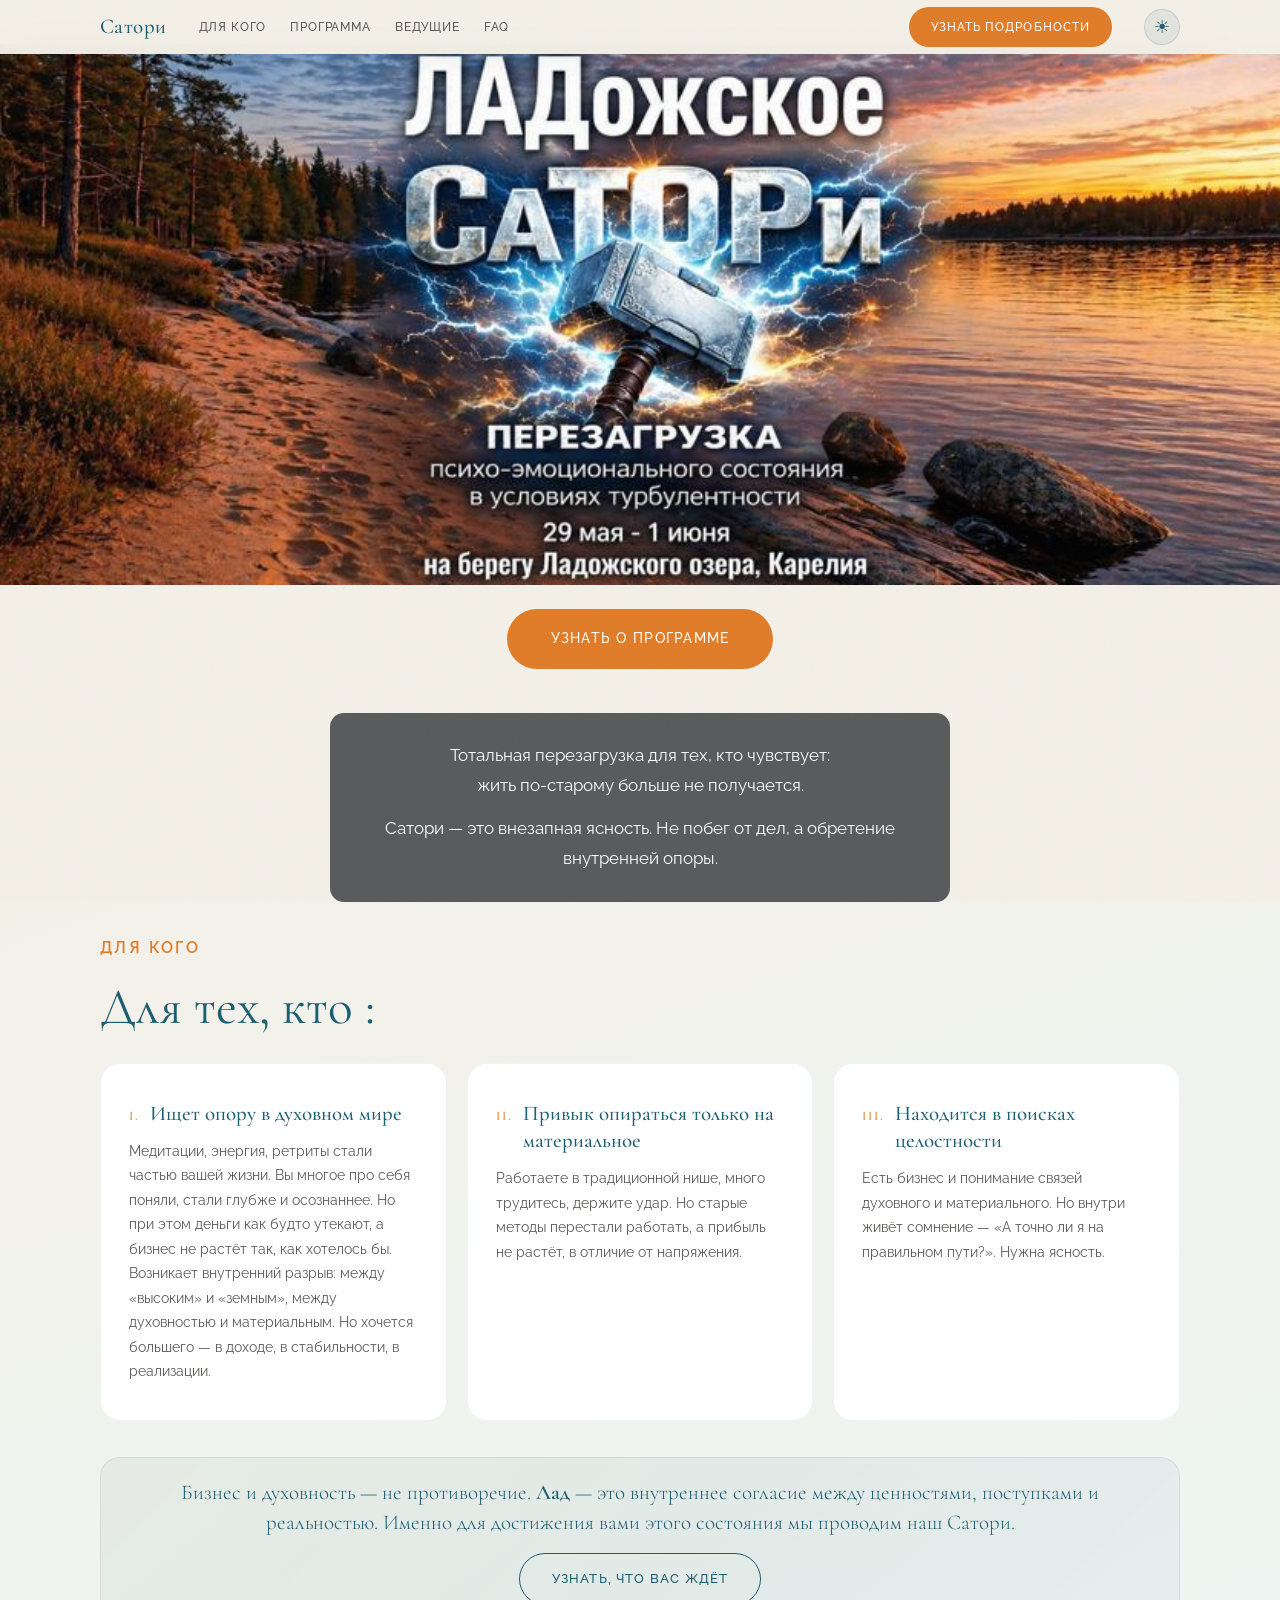
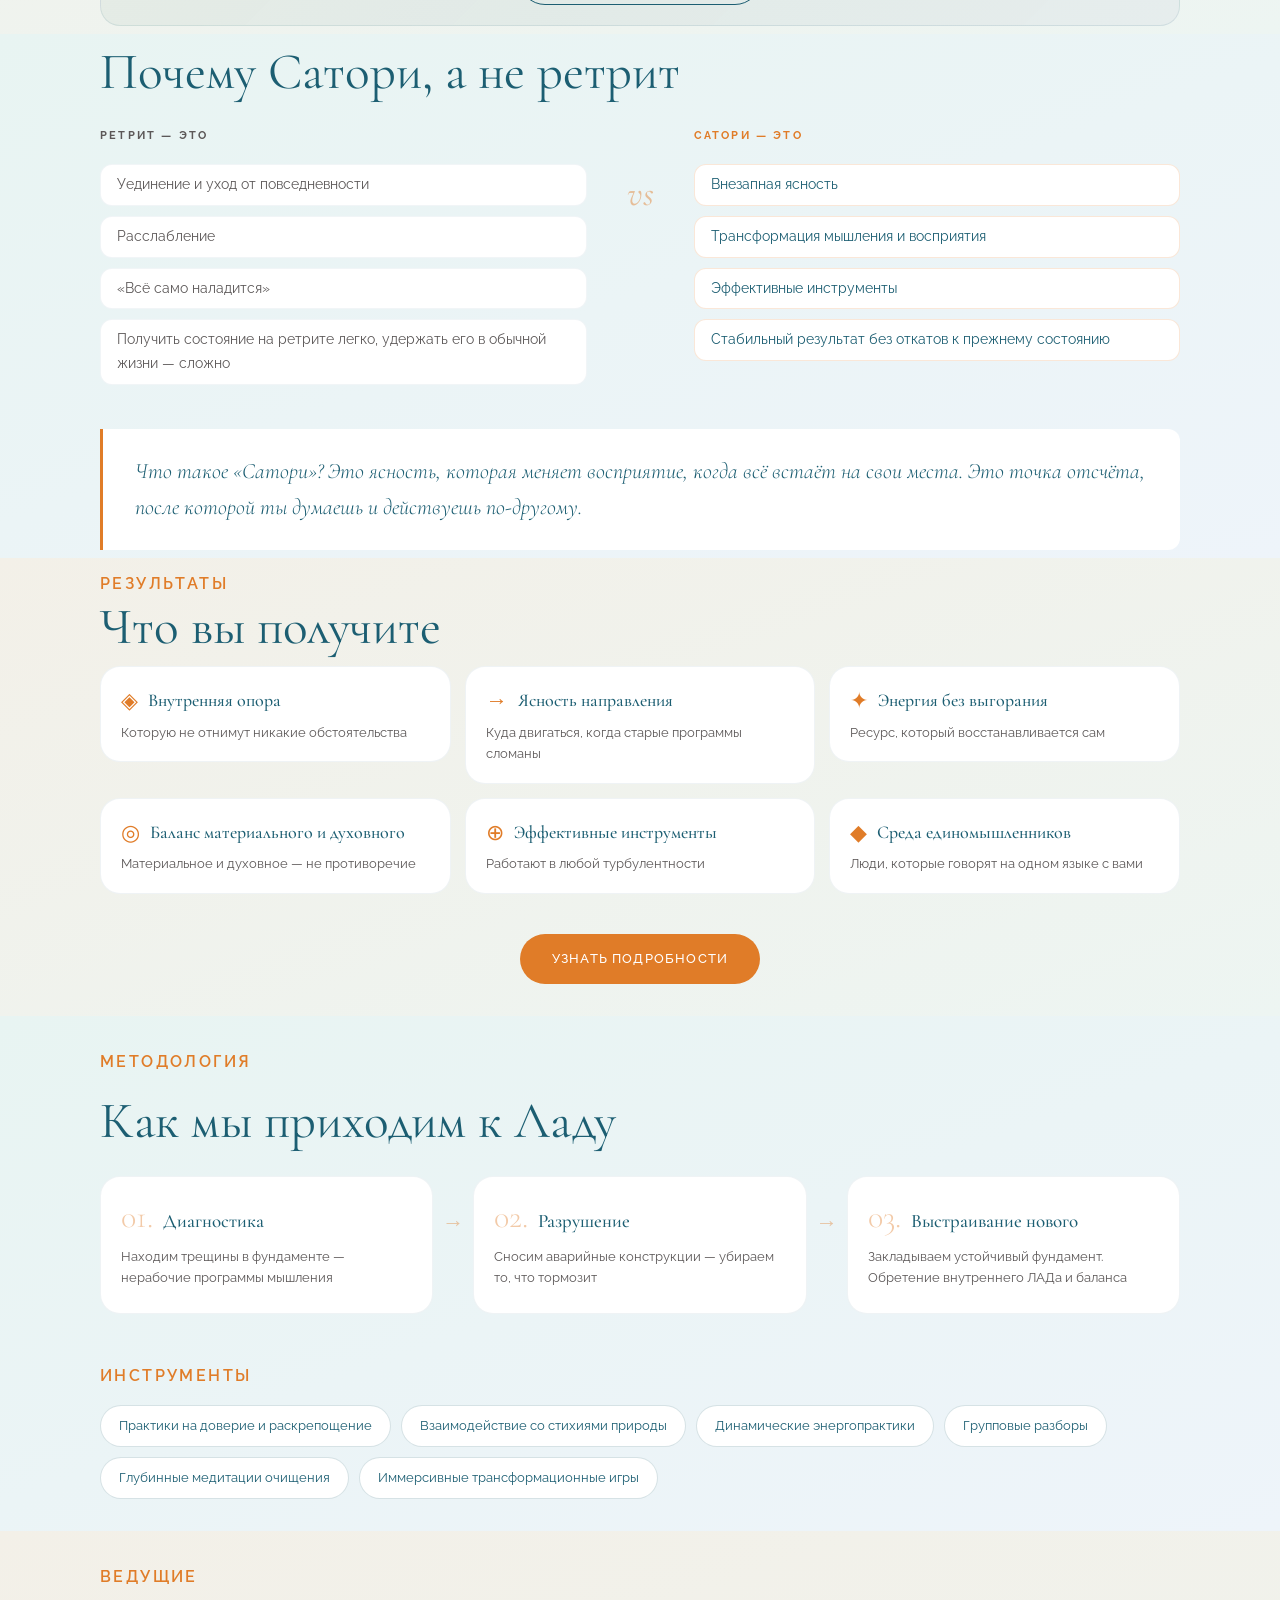
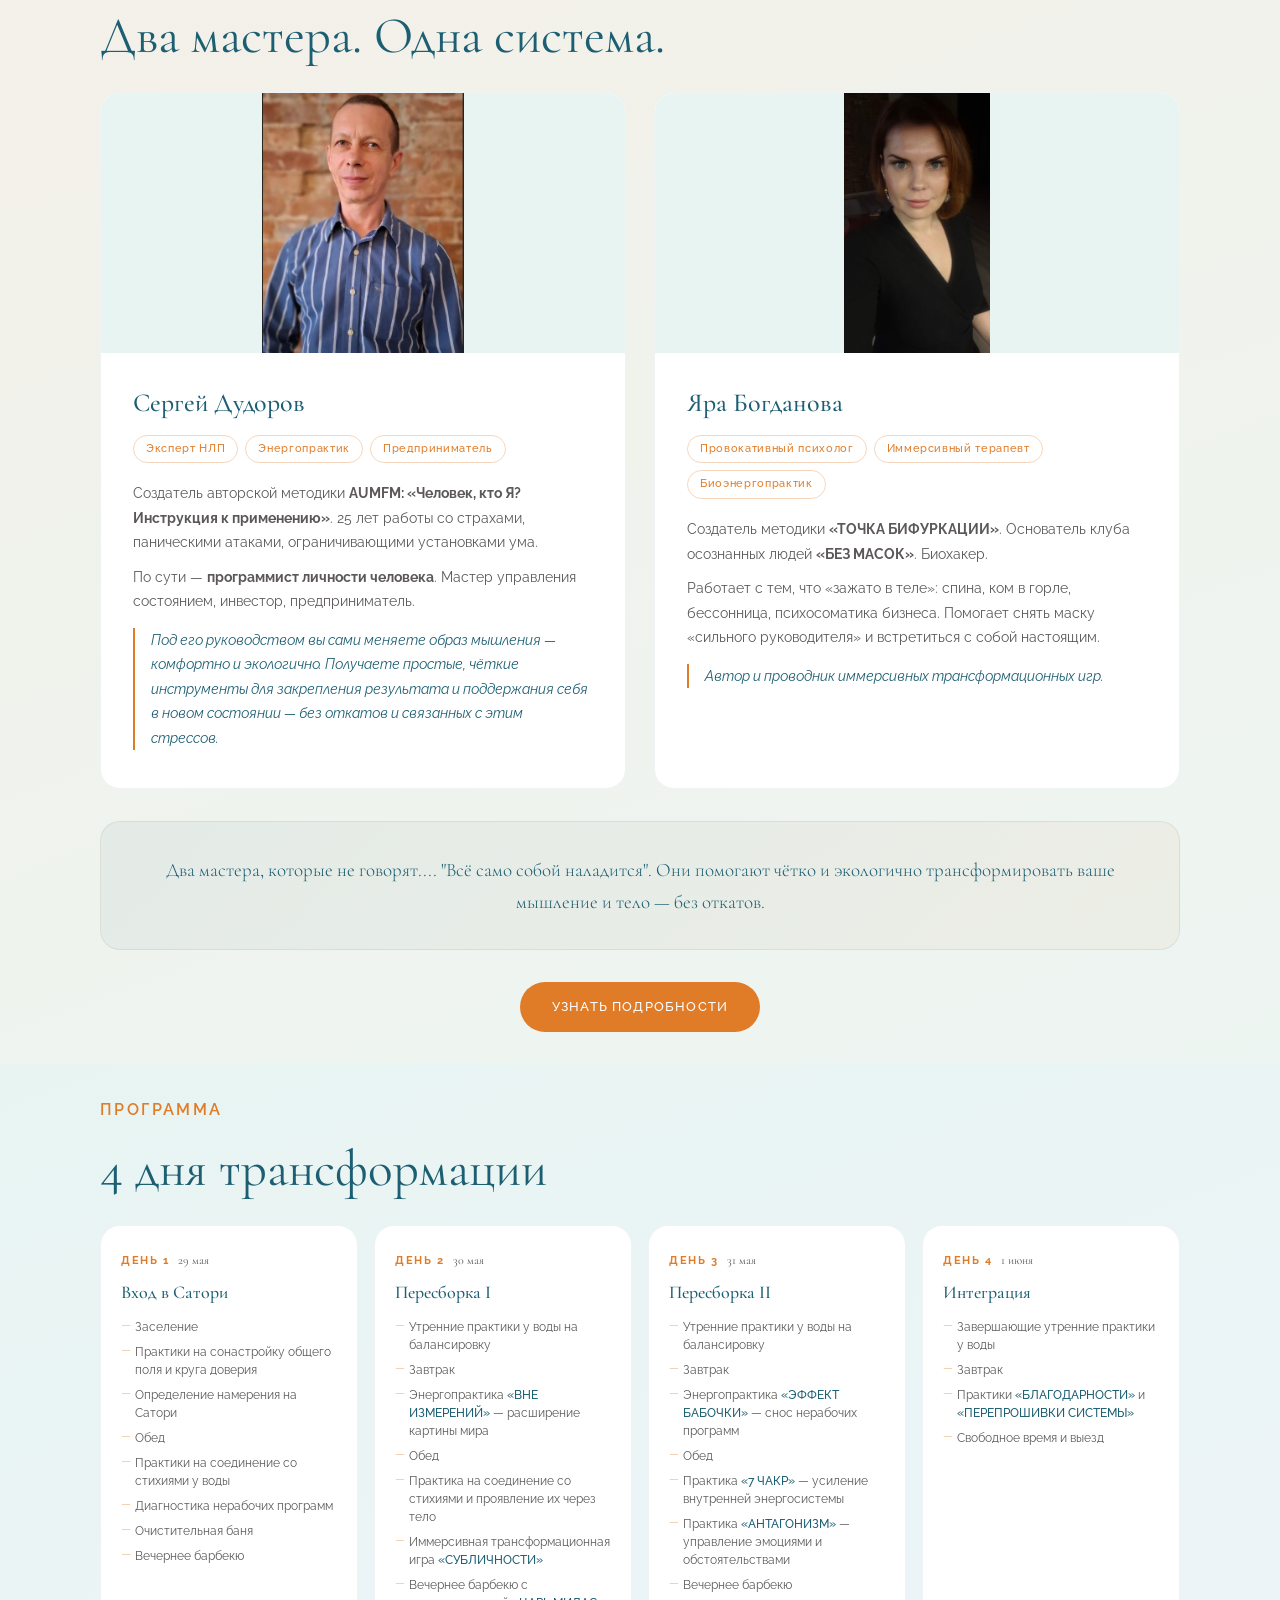
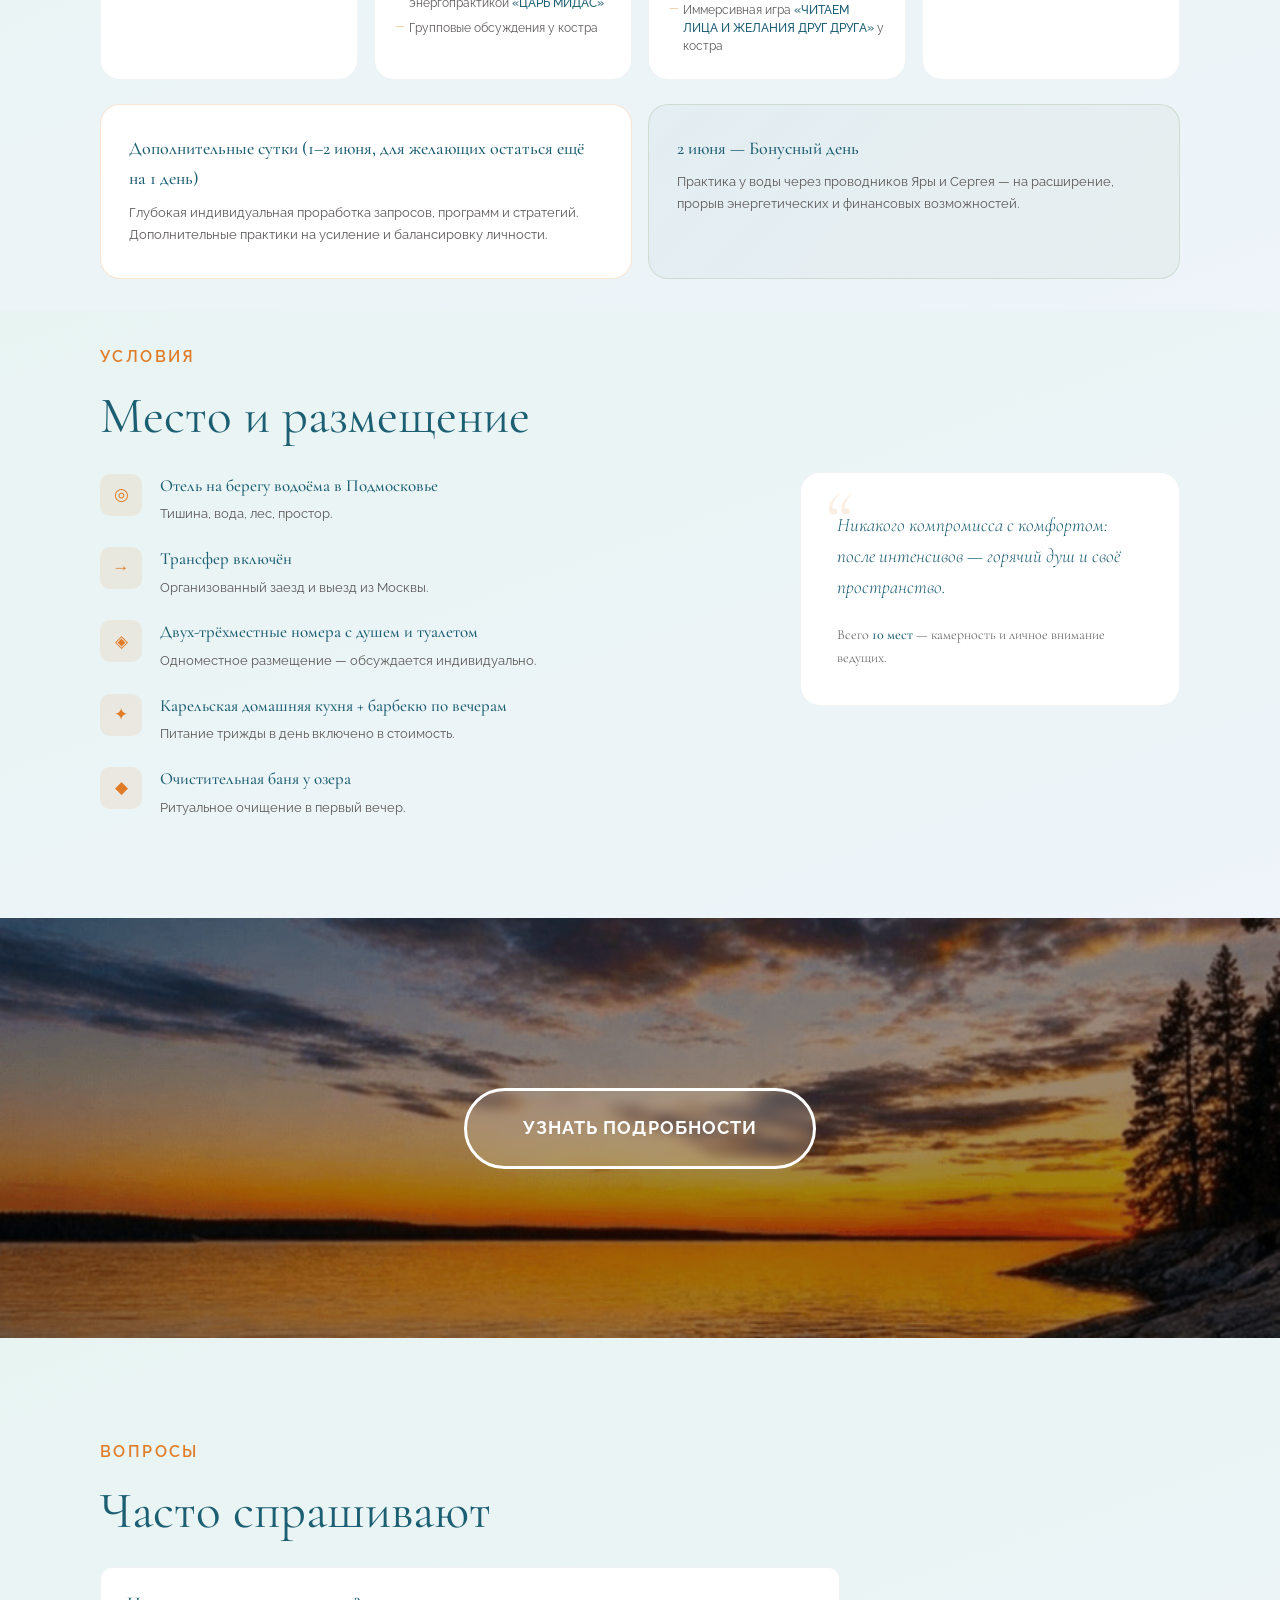
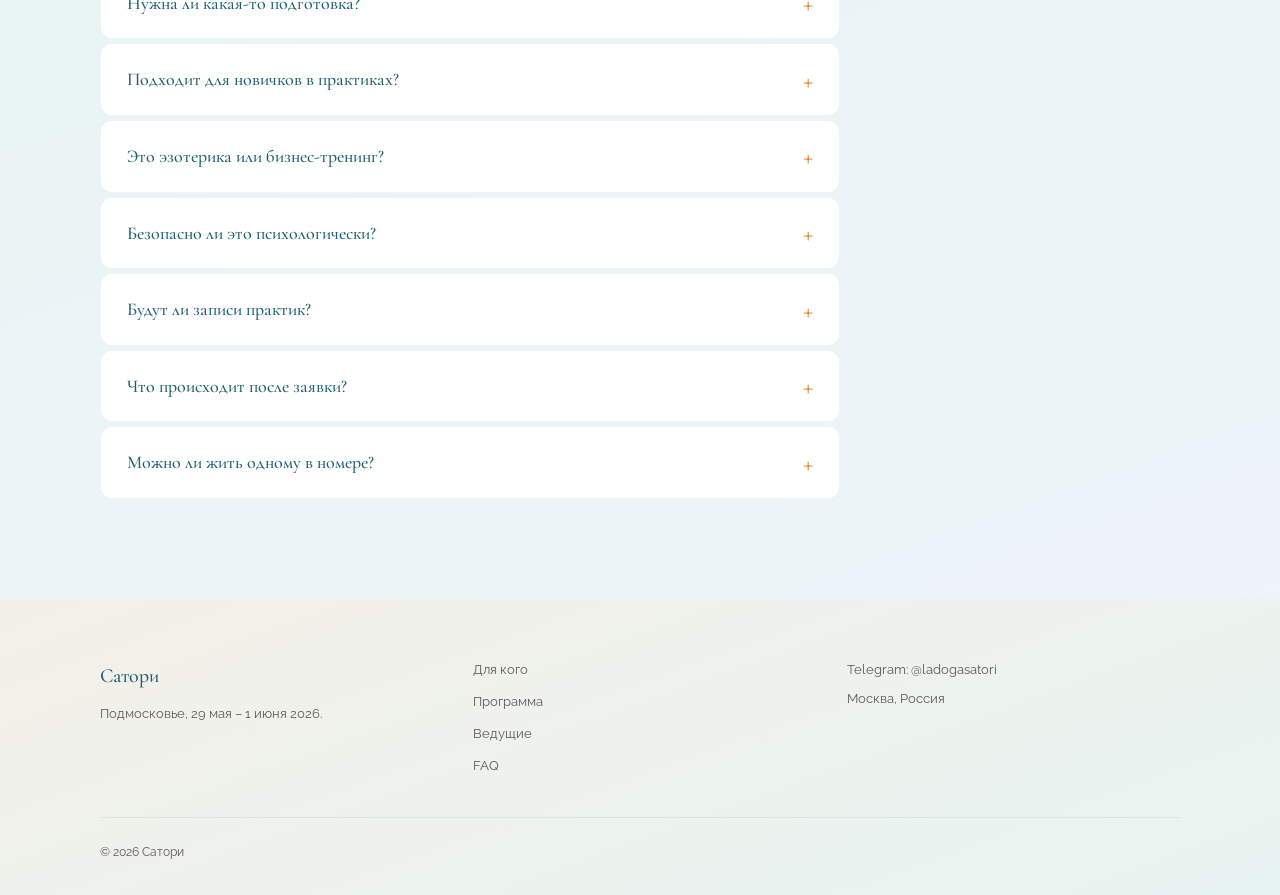
==== commit 4aed1550: "Remove Ladoga/Karelia references, relocate to Подмосковье Co-Authored-By: Claude Opus 4.7 (1M contex" ====
--- a/Landing/index.html
+++ b/Landing/index.html
@@ -3,11 +3,11 @@
 <head>
   <meta charset="UTF-8">
   <meta name="viewport" content="width=device-width, initial-scale=1.0">
-  <title>Ладожское Сатори — Трансформационный ретрит 29 мая – 1 июня 2026</title>
-  <meta name="description" content="Закрытый трансформационный ретрит на берегу Ладожского озера, Карелия. 10 мест. 29 мая – 1 июня 2026. Ведущие: Сергей Дудоров и Яра Богданова.">
+  <title>Сатори — Трансформационный ретрит 29 мая – 1 июня 2026</title>
+  <meta name="description" content="Закрытый трансформационный ретрит на берегу водоёма в Подмосковье. 10 мест. 29 мая – 1 июня 2026. Ведущие: Сергей Дудоров и Яра Богданова.">
   <link rel="icon" href="data:image/svg+xml,<svg xmlns='http://www.w3.org/2000/svg' viewBox='0 0 100 100'><text y='.9em' font-size='90'>✦</text></svg>">
-  <meta property="og:title" content="Ладожское Сатори — Трансформационный ретрит 29 мая – 1 июня 2026">
-  <meta property="og:description" content="Закрытый трансформационный ретрит на берегу Ладожского озера. 10 мест. Ведущие: Сергей Дудоров и Яра Богданова.">
+  <meta property="og:title" content="Сатори — Трансформационный ретрит 29 мая – 1 июня 2026">
+  <meta property="og:description" content="Закрытый трансформационный ретрит на берегу водоёма в Подмосковье. 10 мест. Ведущие: Сергей Дудоров и Яра Богданова.">
   <meta property="og:type" content="website">
   <meta property="og:locale" content="ru_RU">
   <meta name="theme-color" content="#F0EFEA">
@@ -652,7 +652,7 @@
 .pex p,.pbonus p{font-size:13px;color:var(--muted);line-height:1.65;margin-bottom:5px}
 
 /* ═══════════════════════════════════════
-   ЛАДОГА
+   ВОДОЁМ
 ═══════════════════════════════════════ */
 .ladoga-in{max-width:740px;margin:0 auto;text-align:center}
 .ladoga-text{margin-bottom:48px}
@@ -1192,7 +1192,7 @@
 <!-- ═════ HEADER ═════ -->
 <header class="header" id="header">
   <div class="wrap header-in">
-    <a href="#hero" class="logo">Ладожское Сатори</a>
+    <a href="#hero" class="logo">Сатори</a>
     <nav class="nav">
       <a href="#for-whom">Для кого</a>
       <a href="#program">Программа</a>
@@ -1223,10 +1223,10 @@
   01. HERO
 ═════════════════════════════════════ -->
 <section id="hero" class="hero">
-  <img src="assets/ladoga-tor6.jpg" class="hero-bg-img" alt="Ладожское Сатори">
+  <img src="assets/ladoga-tor6.jpg" class="hero-bg-img" alt="Сатори">
   <div class="hero-nav-cover"></div>
   <a href="https://t.me/m/VPiK_bHgYjE6" target="_blank" rel="noopener" class="hero-img-book-overlay" aria-label="Узнать подробности"></a>
-  <h1 style="position:absolute;opacity:0;pointer-events:none;left:-9999px">Ладожское Сатори — Трансформационный ретрит</h1>
+  <h1 style="position:absolute;opacity:0;pointer-events:none;left:-9999px">Сатори — Трансформационный ретрит</h1>
   <div class="hero-in">
     <a href="#program" class="btn btn-primary btn-hero">Узнать о программе</a>
   </div>
@@ -1266,7 +1266,7 @@
     </div>
 
     <div class="aud-result rv">
-      <p>Бизнес и духовность — не противоречие. <strong>Лад</strong> — это внутреннее согласие между ценностями, поступками и реальностью. Именно для достижения вами этого состояния мы проводим наш Ладожский Сатори.</p>
+      <p>Бизнес и духовность — не противоречие. <strong>Лад</strong> — это внутреннее согласие между ценностями, поступками и реальностью. Именно для достижения вами этого состояния мы проводим наш Сатори.</p>
       <a href="#program" class="btn btn-outline">Узнать, что вас ждёт</a>
     </div>
   </div>
@@ -1374,7 +1374,7 @@
     <span class="eyebrow rv" style="display:block;margin-top:32px;margin-bottom:16px">Инструменты</span>
     <div class="tags rv">
       <span class="tag">Практики на доверие и раскрепощение</span>
-      <span class="tag">Взаимодействие со стихиями Ладоги</span>
+      <span class="tag">Взаимодействие со стихиями природы</span>
       <span class="tag">Динамические энергопрактики</span>
       <span class="tag">Групповые разборы</span>
       <span class="tag">Глубинные медитации очищения</span>
@@ -1456,7 +1456,7 @@
           <li>Практики на сонастройку общего поля и круга доверия</li>
           <li>Определение намерения на Сатори</li>
           <li>Обед</li>
-          <li>Практики на соединение со стихиями у Ладожского озера</li>
+          <li>Практики на соединение со стихиями у воды</li>
           <li>Диагностика нерабочих программ</li>
           <li>Очистительная баня</li>
           <li>Вечернее барбекю</li>
@@ -1470,7 +1470,7 @@
         </div>
         <h4>Пересборка I</h4>
         <ul class="day-list">
-          <li>Утренние практики у Ладожского озера на балансировку</li>
+          <li>Утренние практики у воды на балансировку</li>
           <li>Завтрак</li>
           <li>Энергопрактика <strong>«ВНЕ ИЗМЕРЕНИЙ»</strong> — расширение картины мира</li>
           <li>Обед</li>
@@ -1488,7 +1488,7 @@
         </div>
         <h4>Пересборка II</h4>
         <ul class="day-list">
-          <li>Утренние практики у Ладожского озера на балансировку</li>
+          <li>Утренние практики у воды на балансировку</li>
           <li>Завтрак</li>
           <li>Энергопрактика <strong>«ЭФФЕКТ БАБОЧКИ»</strong> — снос нерабочих программ</li>
           <li>Обед</li>
@@ -1506,7 +1506,7 @@
         </div>
         <h4>Интеграция</h4>
         <ul class="day-list">
-          <li>Завершающие утренние практики у Ладожского озера</li>
+          <li>Завершающие утренние практики у воды</li>
           <li>Завтрак</li>
           <li>Практики <strong>«БЛАГОДАРНОСТИ»</strong> и <strong>«ПЕРЕПРОШИВКИ СИСТЕМЫ»</strong></li>
           <li>Свободное время и выезд</li>
@@ -1521,7 +1521,7 @@
       </div>
       <div class="pbonus">
         <h4>2 июня — Бонусный день</h4>
-        <p>Практика у Ладоги через проводников Яры и Сергея — на расширение, прорыв энергетических и финансовых возможностей.</p>
+        <p>Практика у воды через проводников Яры и Сергея — на расширение, прорыв энергетических и финансовых возможностей.</p>
       </div>
     </div>
 
@@ -1541,15 +1541,15 @@
         <li class="venue-item rv">
           <span class="venue-ico">◎</span>
           <div>
-            <strong>Отель на берегу Ладожского озера, Карелия</strong>
-            <p>Место рождения богини Лада — тишина, вода, камни, лес.</p>
+            <strong>Отель на берегу водоёма в Подмосковье</strong>
+            <p>Тишина, вода, лес, простор.</p>
           </div>
         </li>
         <li class="venue-item rv">
           <span class="venue-ico">→</span>
           <div>
             <strong>Трансфер включён</strong>
-            <p>Организованный заезд и выезд из Санкт-Петербурга.</p>
+            <p>Организованный заезд и выезд из Москвы.</p>
           </div>
         </li>
         <li class="venue-item rv">
@@ -1644,8 +1644,8 @@
   <div class="wrap">
     <div class="footer-grid">
       <div class="footer-brand">
-        <div class="footer-logo">Ладожское Сатори</div>
-        <p>Ладожское Озеро, 29 мая – 1 июня 2026.</p>
+        <div class="footer-logo">Сатори</div>
+        <p>Подмосковье, 29 мая – 1 июня 2026.</p>
       </div>
       <nav class="footer-nav">
         <a href="#for-whom">Для кого</a>
@@ -1655,11 +1655,11 @@
       </nav>
       <div class="footer-contact">
         <p>Telegram: @ladogasatori</p>
-        <p>Санкт-Петербург, Россия</p>
+        <p>Москва, Россия</p>
       </div>
     </div>
     <div class="footer-bot">
-      <p>© 2026 Ладожское Сатори</p>
+      <p>© 2026 Сатори</p>
 
     </div>
   </div>
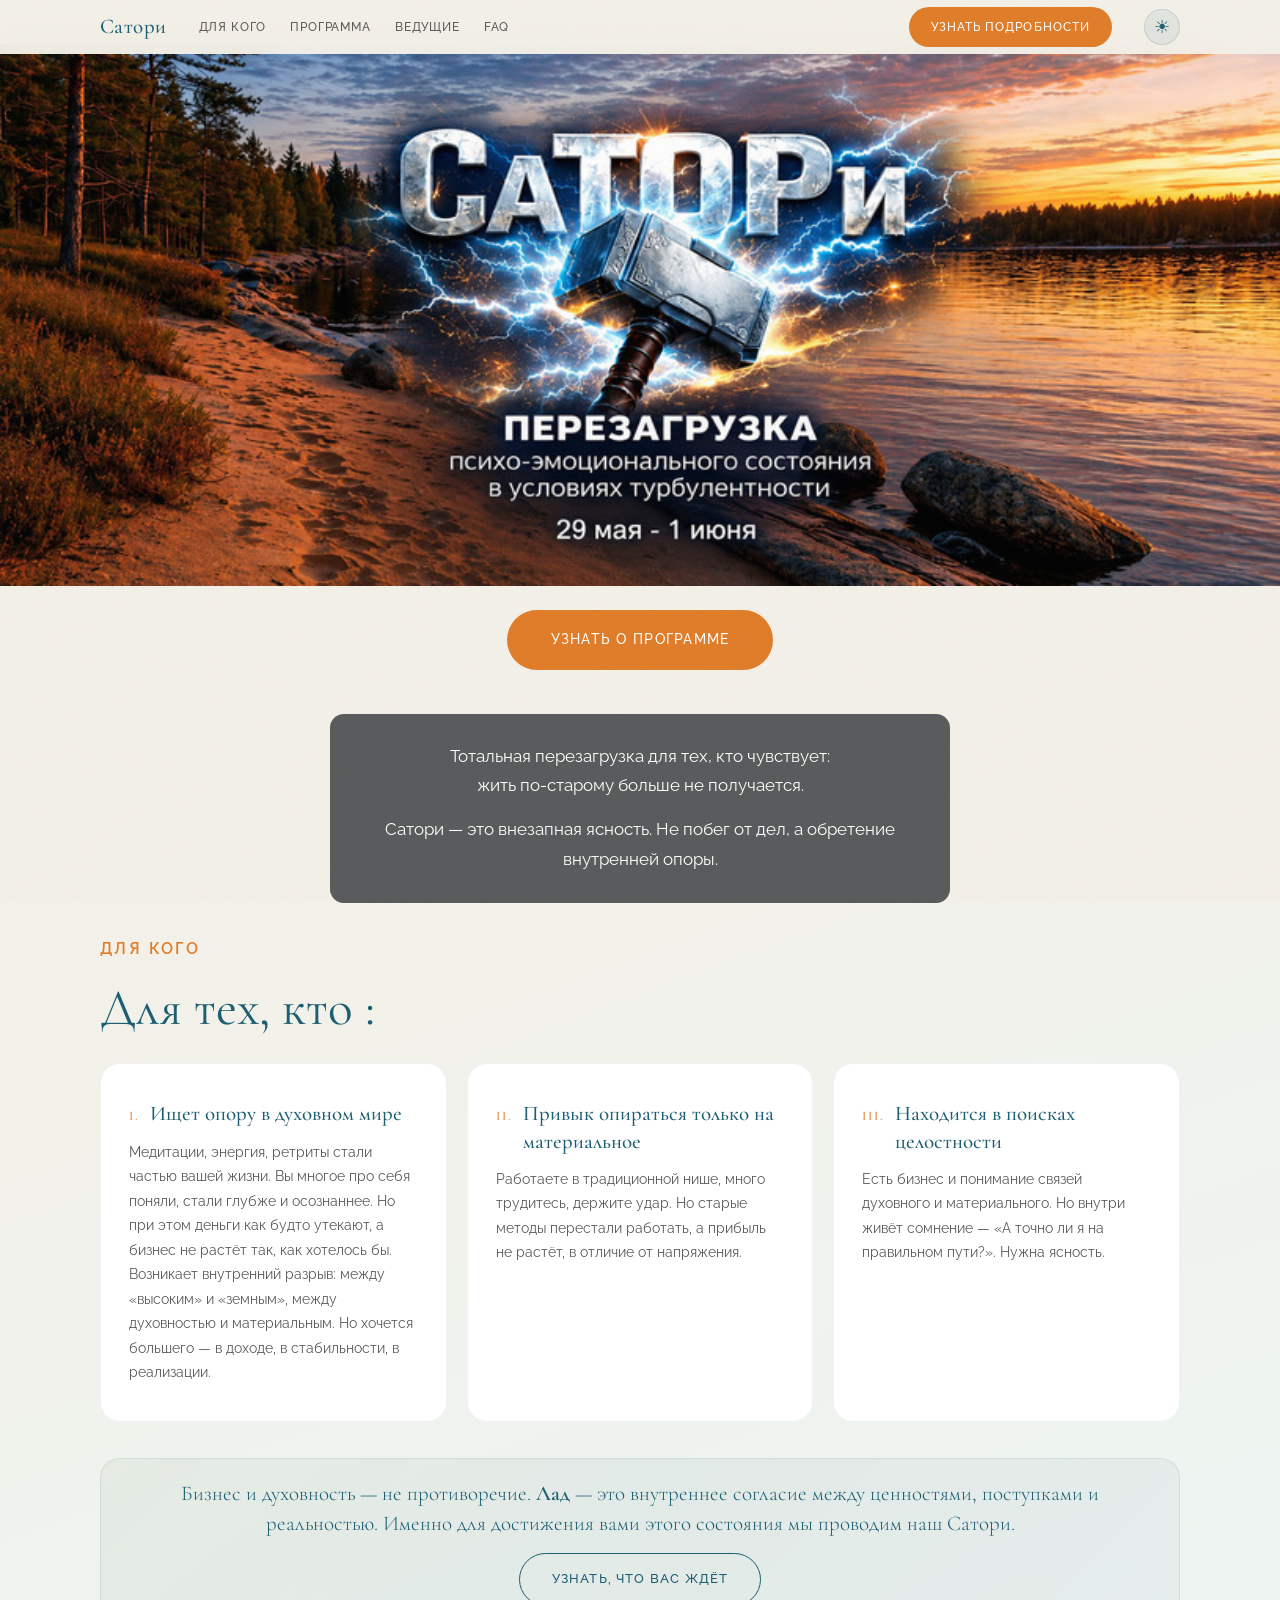
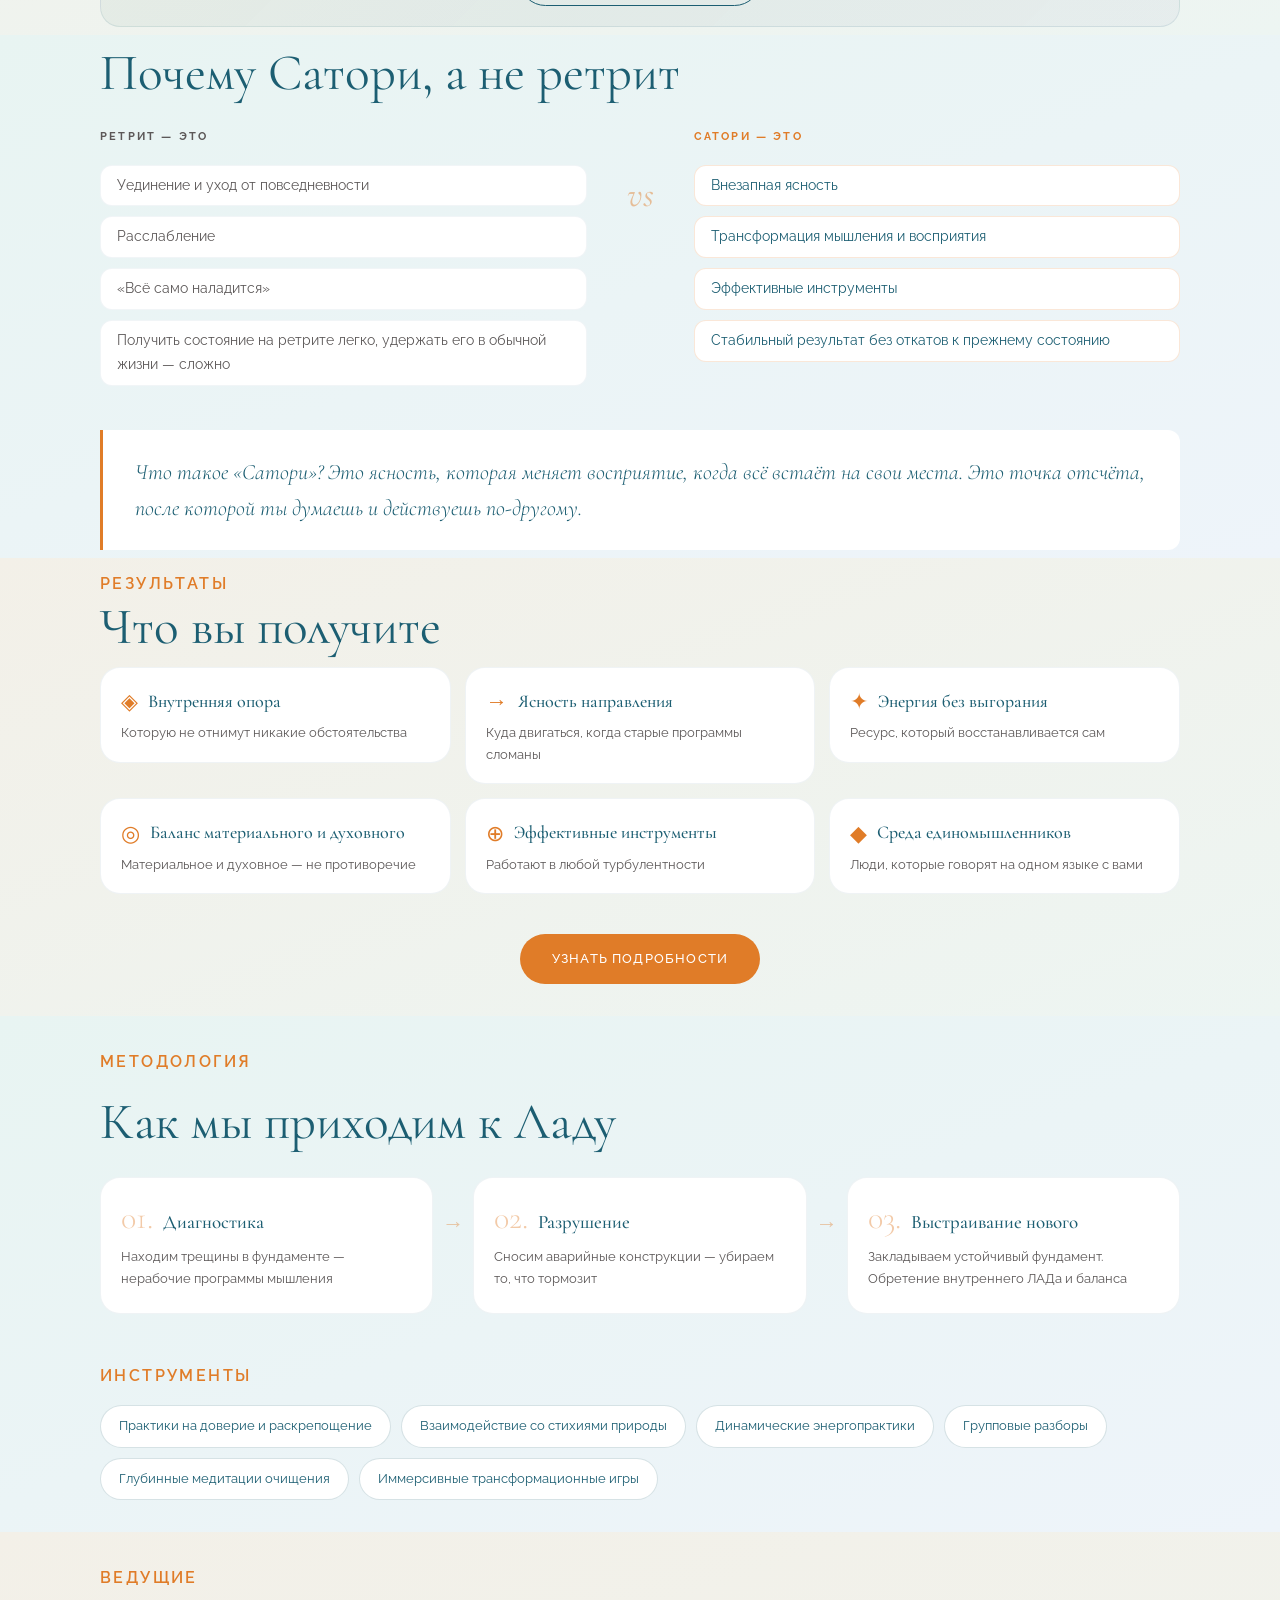
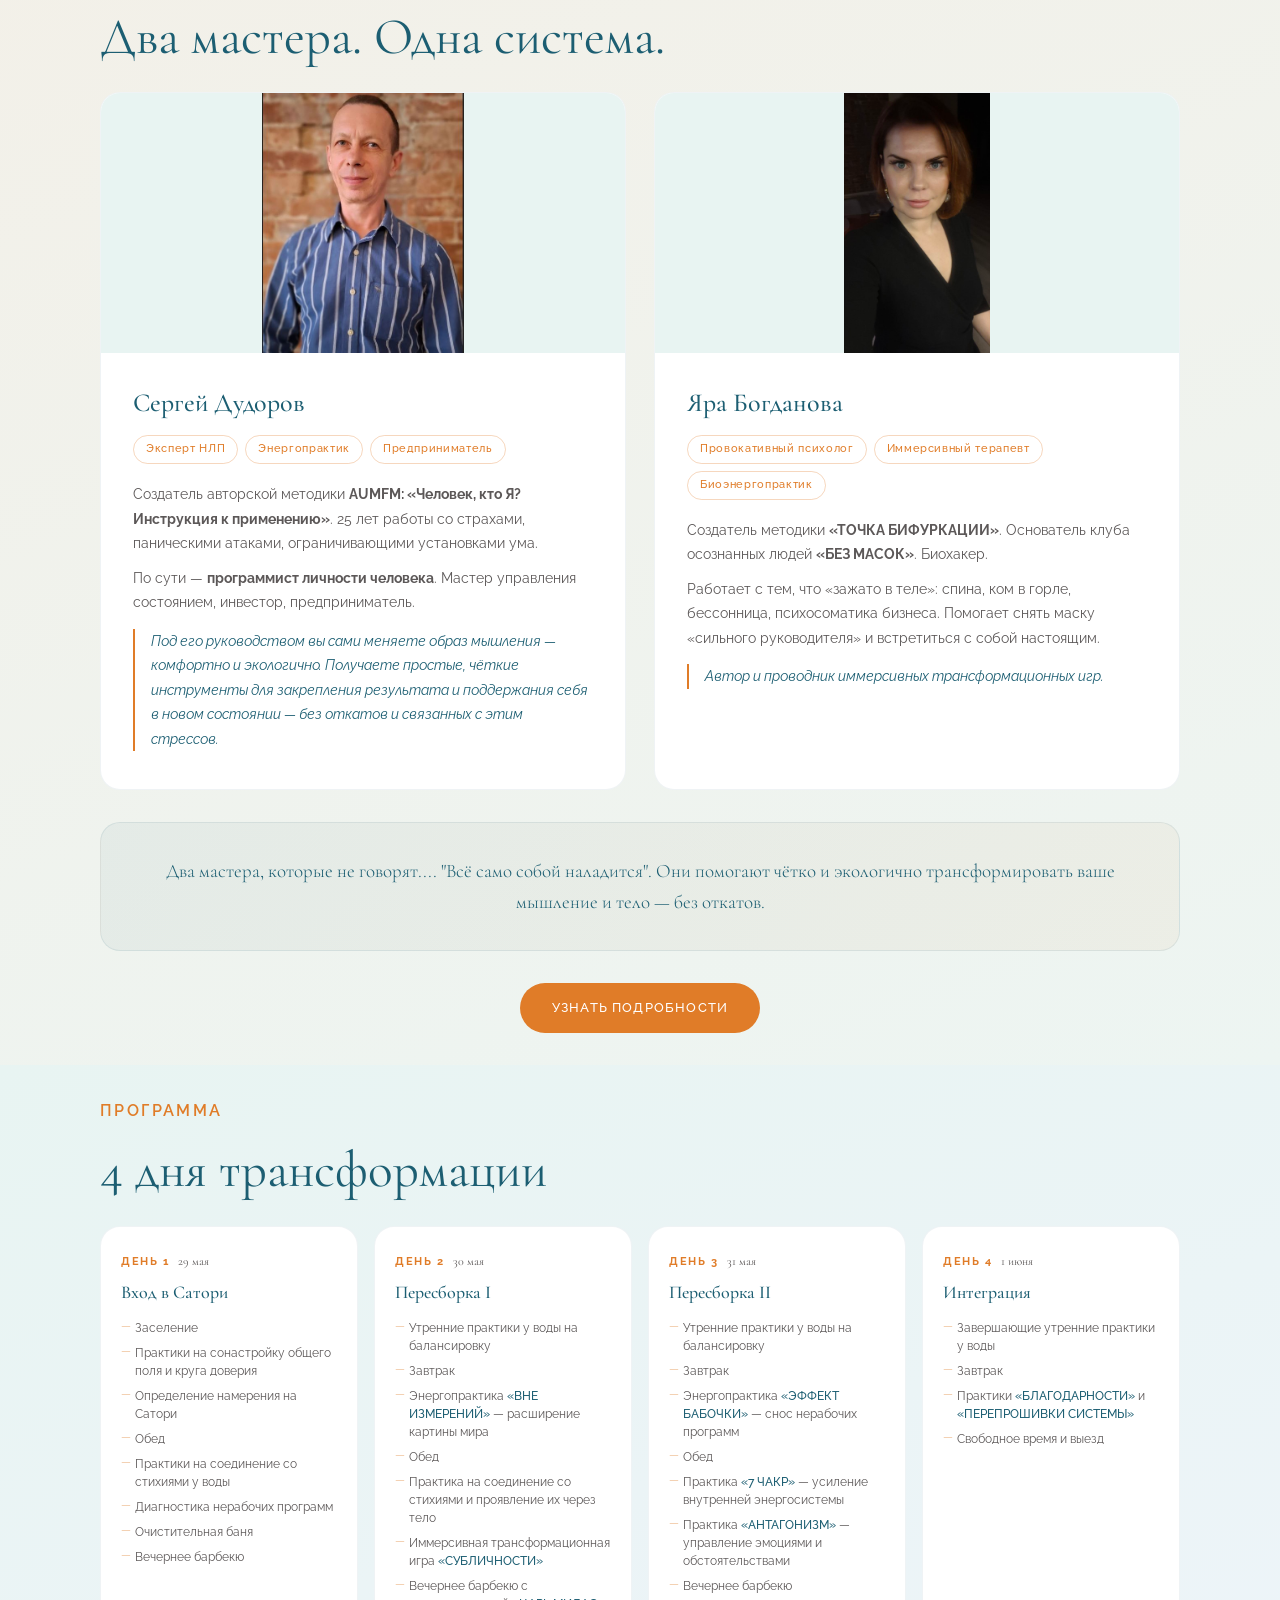
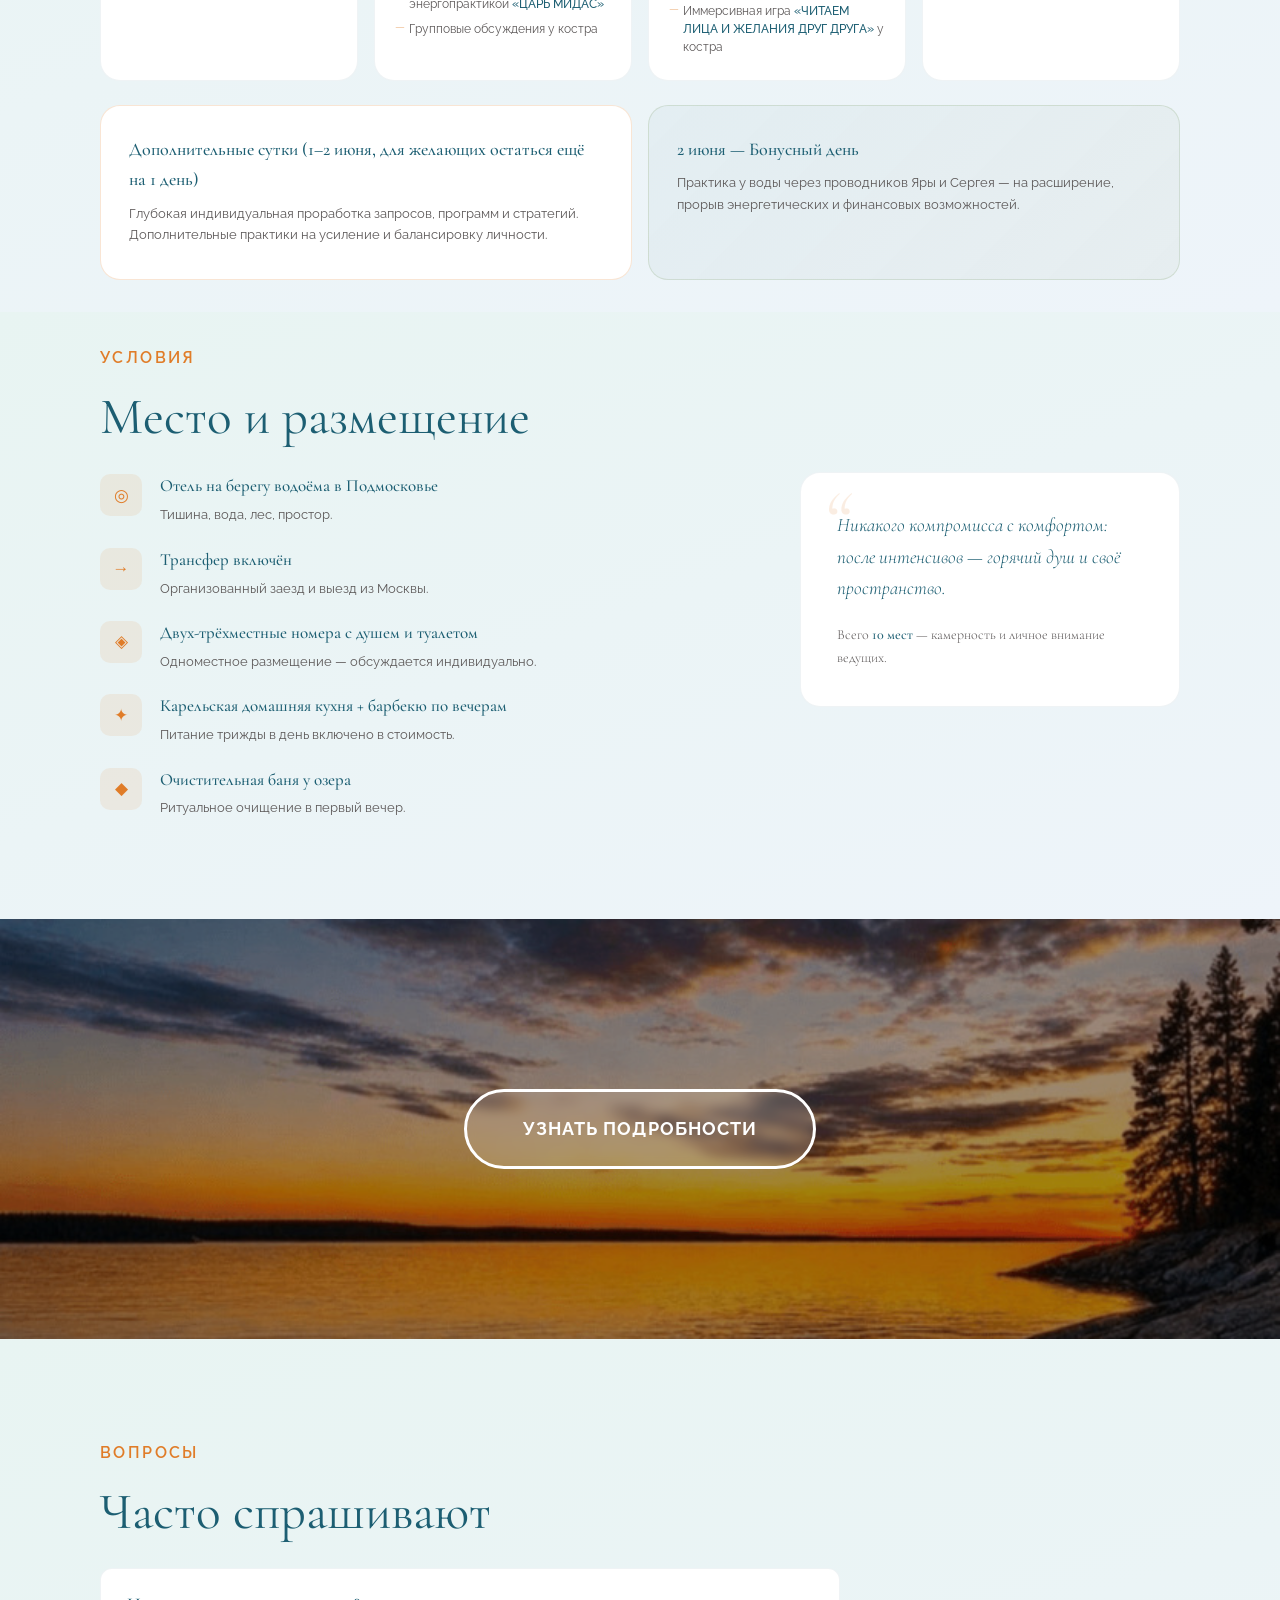
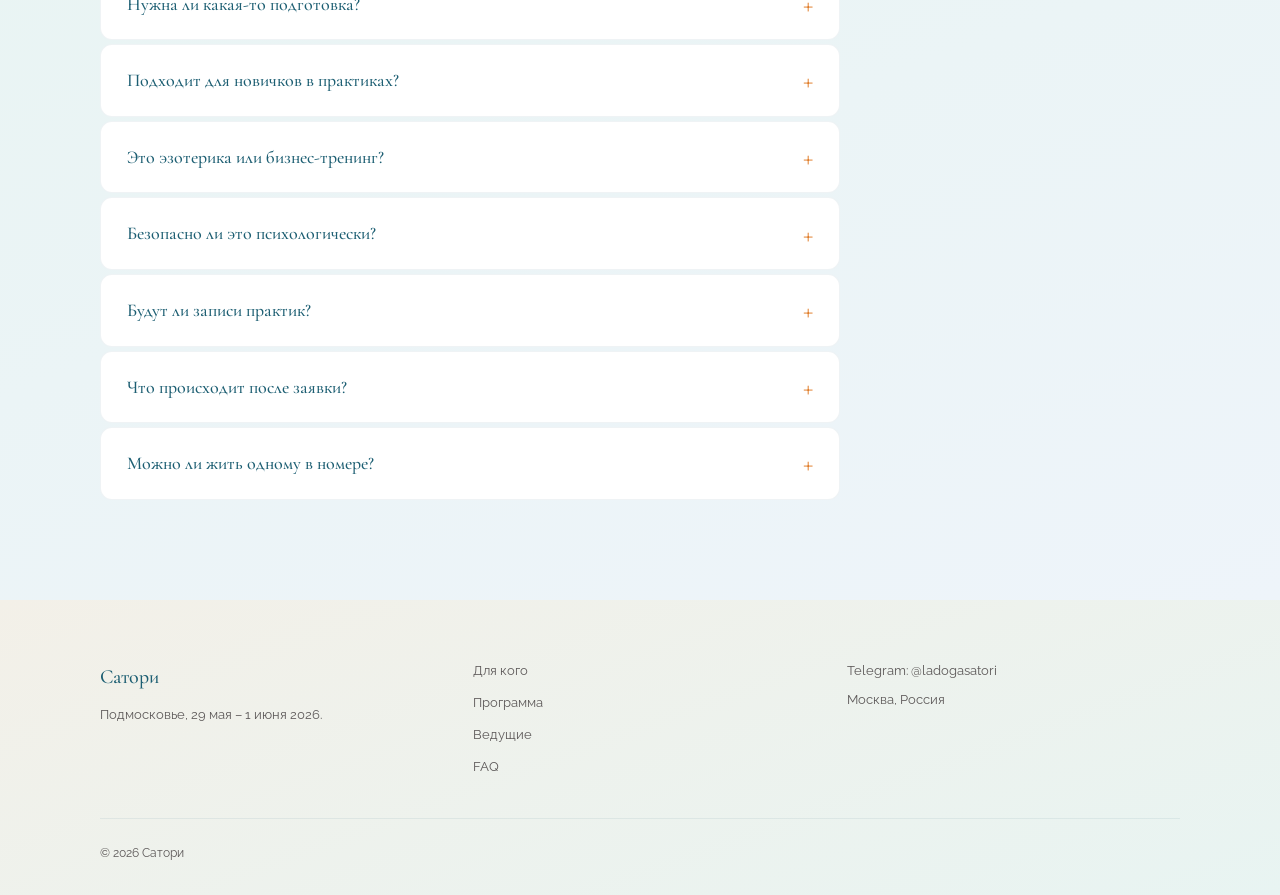
==== commit a76fbadd: "Replace hero image: ladoga-tor6.jpg → ladoga-tor7.jpg (no Ladoga branding) Co-Authored-By: Claude Op" ====
--- a/Landing/index.html
+++ b/Landing/index.html
@@ -1223,7 +1223,7 @@
   01. HERO
 ═════════════════════════════════════ -->
 <section id="hero" class="hero">
-  <img src="assets/ladoga-tor6.jpg" class="hero-bg-img" alt="Сатори">
+  <img src="assets/ladoga-tor7.jpg" class="hero-bg-img" alt="Сатори">
   <div class="hero-nav-cover"></div>
   <a href="https://t.me/m/VPiK_bHgYjE6" target="_blank" rel="noopener" class="hero-img-book-overlay" aria-label="Узнать подробности"></a>
   <h1 style="position:absolute;opacity:0;pointer-events:none;left:-9999px">Сатори — Трансформационный ретрит</h1>
